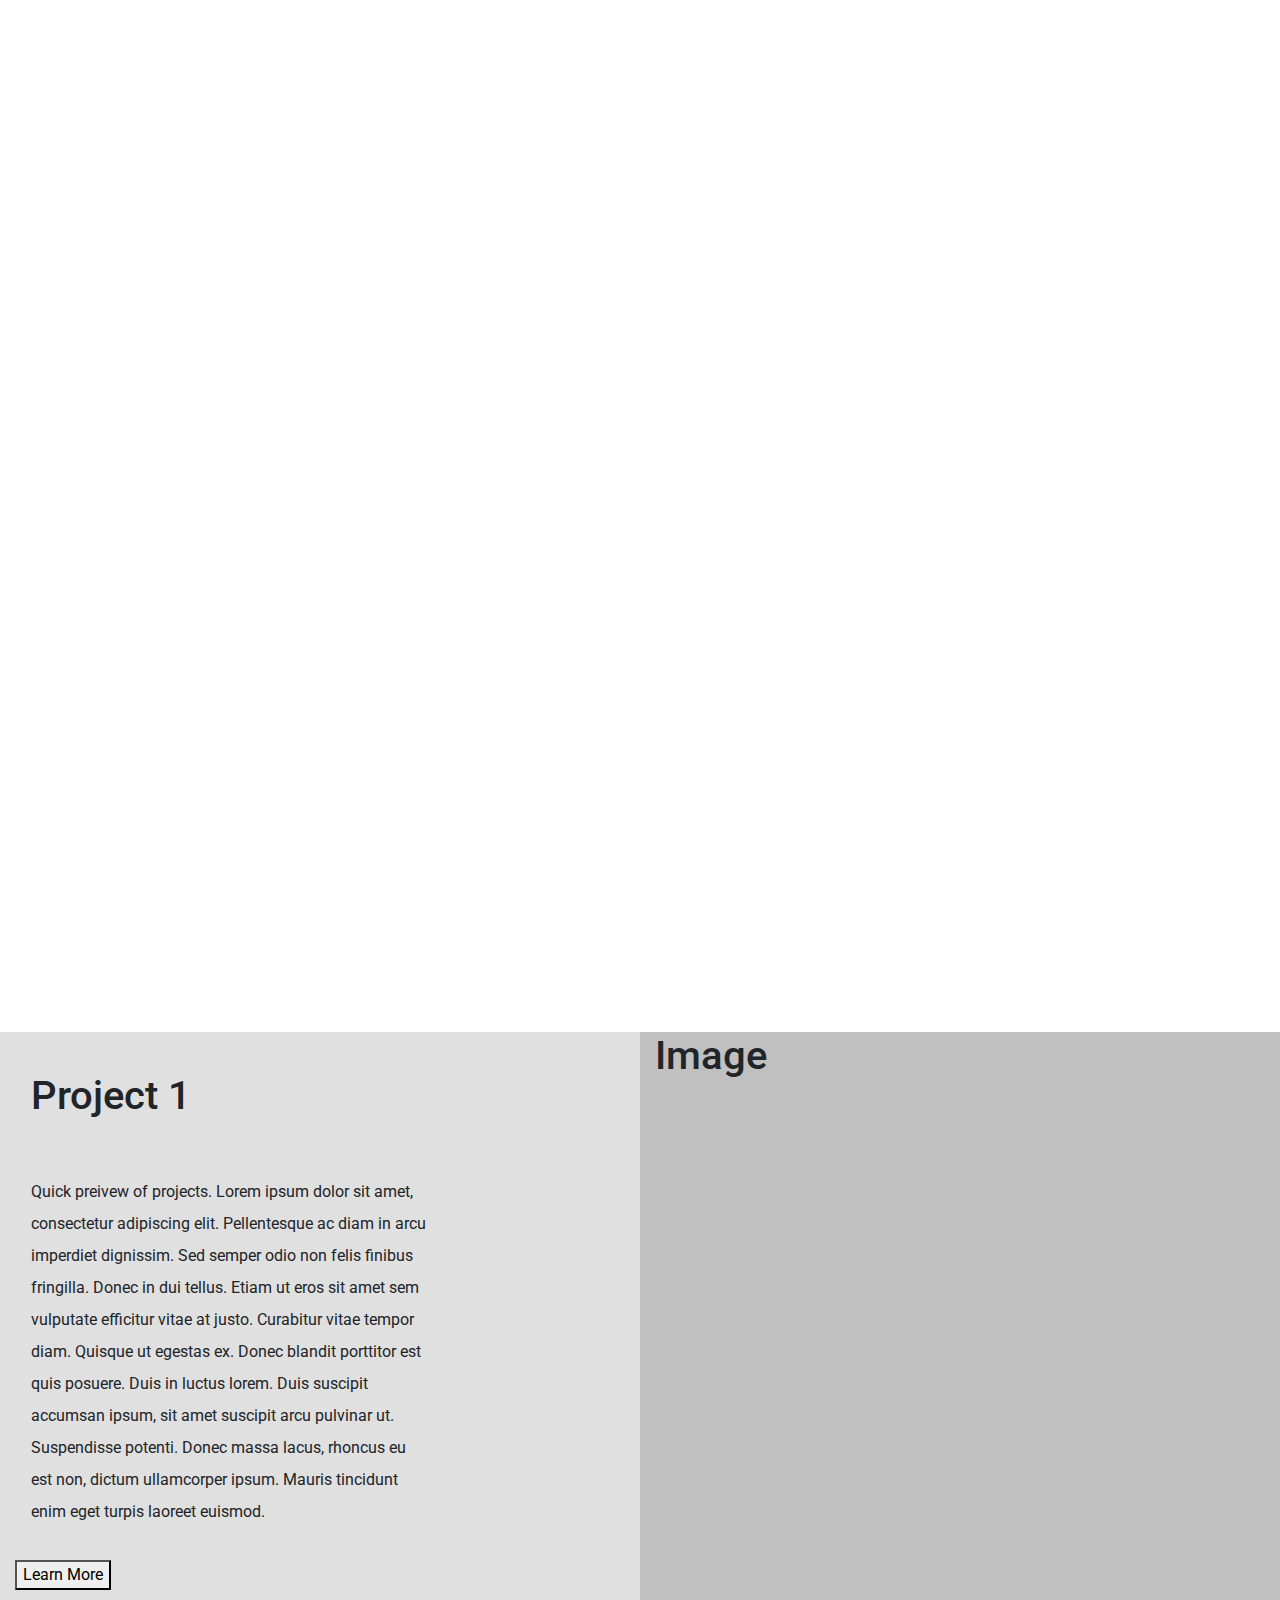
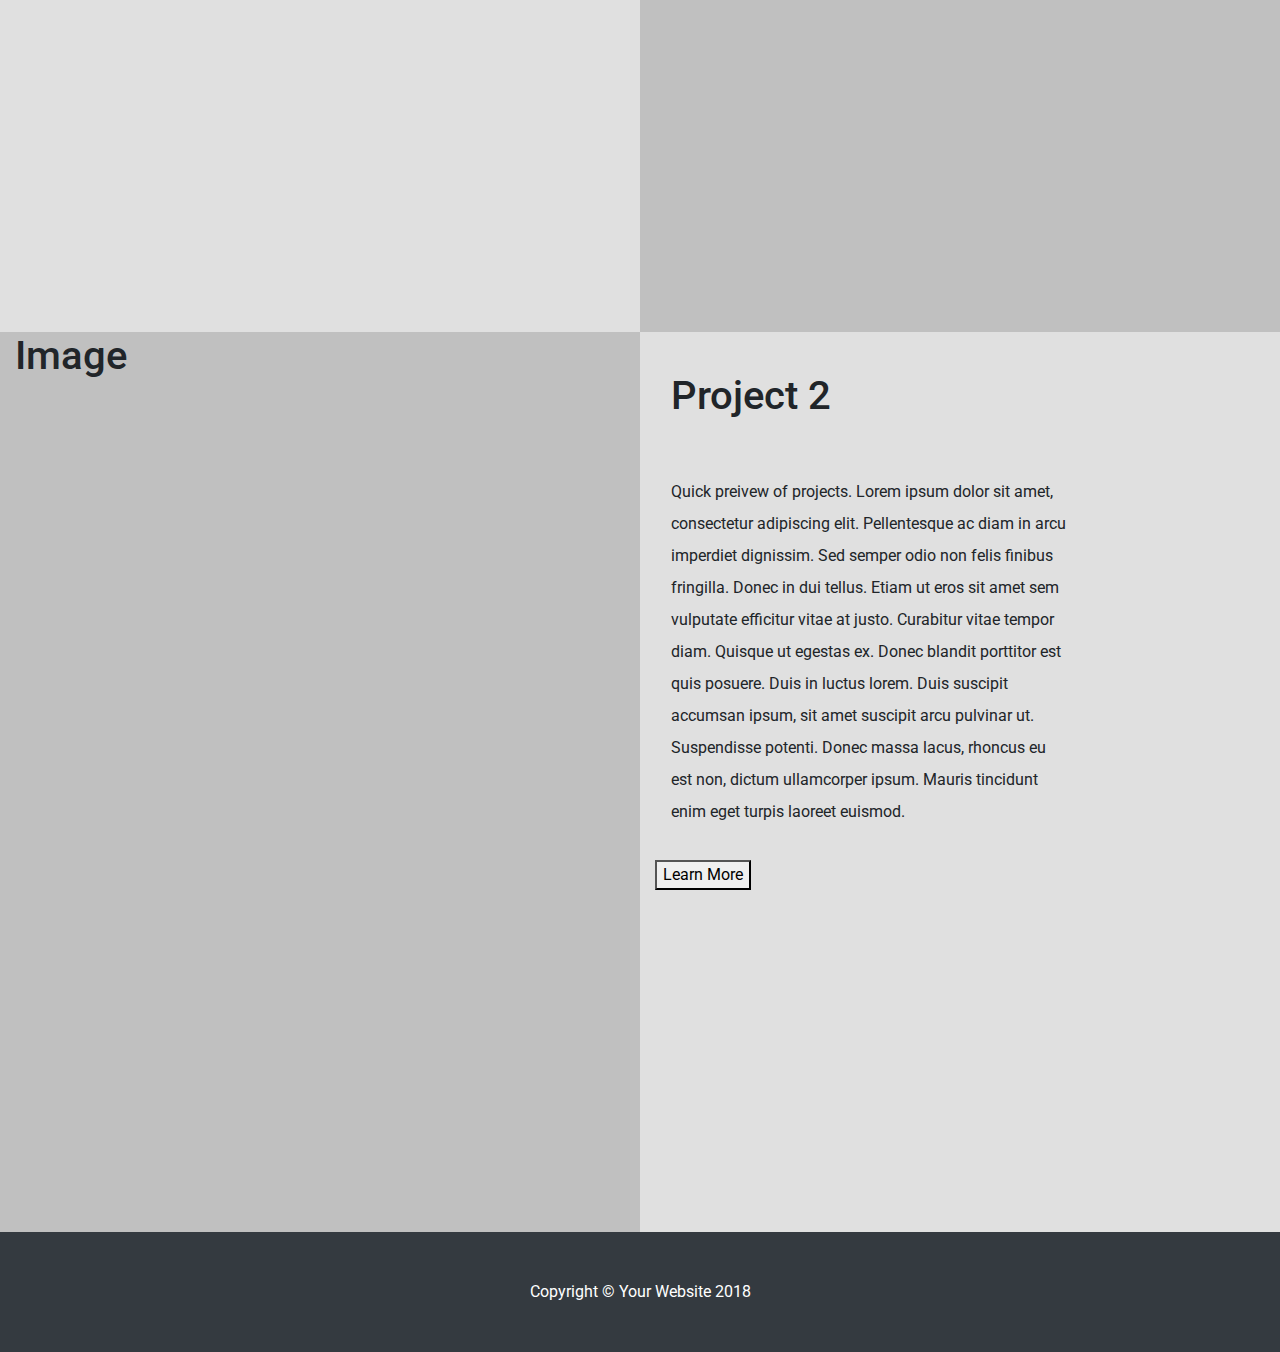
==== P03/index.html @ f25c4a7b "March-15-2018" ====
<!DOCTYPE html>
<html lang="en">

<head>
  <meta charset="utf-8">
  <meta name="viewport" content="width = device-width, intial-scale=1">

  <title> Harry Wong Portfolio </title>
  <link rel="stylesheet" type="text/css" href="https://maxcdn.bootstrapcdn.com/bootstrap/4.0.0/css/bootstrap.min.css">
  <link href="https://fonts.googleapis.com/css?family=Rubik+Mono+One" rel="stylesheet">
  <link href="https://fonts.googleapis.com/css?family=Roboto:900" rel="stylesheet">
  <link rel="stylesheet" href="css/main.css">

</head>

<body>



  <div class="container-fluid">
    <div class="row">
      <div class="col-50">
        <h1 class="welcome"> MY <br> NAME IS  <br> HARRY. </h1>
      </div>
      <div class="col-50">
      </div>
    </div>
    <div class="row">
      <div class="col project">
        <h1> Project 1 </h1>
        <p> Quick preivew of projects. Lorem ipsum dolor sit amet, consectetur adipiscing elit. Pellentesque ac diam in arcu imperdiet dignissim. Sed semper odio non felis finibus fringilla. Donec in dui tellus. Etiam ut eros sit amet sem vulputate efficitur vitae at justo. Curabitur vitae tempor diam. Quisque ut egestas ex. Donec blandit porttitor est quis posuere. Duis in luctus lorem. Duis suscipit accumsan ipsum, sit amet suscipit arcu pulvinar ut. Suspendisse potenti. Donec massa lacus, rhoncus eu est non, dictum ullamcorper ipsum. Mauris tincidunt enim eget turpis laoreet euismod.
        </p>
        <button>Learn More</button>
      </div>
      <div class="col projectimage">
        <h1> Image </h1>
      </div>
    </div>
    <div class="row">
      <div class="col projectimage">
        <h1> Image </h1>
      </div>
      <div class="col project">
        <h1> Project 2 </h1>
        <p> Quick preivew of projects. Lorem ipsum dolor sit amet, consectetur adipiscing elit. Pellentesque ac diam in arcu imperdiet dignissim. Sed semper odio non felis finibus fringilla. Donec in dui tellus. Etiam ut eros sit amet sem vulputate efficitur vitae at justo. Curabitur vitae tempor diam. Quisque ut egestas ex. Donec blandit porttitor est quis posuere. Duis in luctus lorem. Duis suscipit accumsan ipsum, sit amet suscipit arcu pulvinar ut. Suspendisse potenti. Donec massa lacus, rhoncus eu est non, dictum ullamcorper ipsum. Mauris tincidunt enim eget turpis laoreet euismod.
        </p>
        <button>Learn More</button>
      </div>
    </div>
  </div>

  <footer class="py-5 bg-dark">
    <div class="container">
      <p class="m-0 text-center text-white">Copyright &copy; Your Website 2018</p>
    </div>
  </footer>





  <script src="https://ajax.googleapis.com/ajax/libs/jquery/3.3.1/jquery.min.js"></script>
  <script src="https://cdnjs.cloudflare.com/ajax/libs/popper.js/1.12.9/umd/popper.min.js"></script>
  <script src="https://maxcdn.bootstrapcdn.com/bootstrap/4.0.0/js/bootstrap.min.js"></script>

</body>


</html>
---- P03/css/main.css ----
.col-home{
  background-color: #FF5851;
  border: 2em solid white;
  height: 100vh;
  width: 100%;
}

.welcome{
    font-family: Roboto;
    font-size: 10em;
    font-weight: black;
    color: #1C1B20;
    margin-left: 5em;
    margin-top: 1.6em;
}

.col-50{
  background-color: #FFFFFF;
  width:50%;
}


.col{
  background-color: #E0E0E0;
  height: 100vh;
}

.work1intro{
  background-color: white;
  height: 80vh;
}

.work1image{
  background-color: #A0A0A0;
}

.introduction{
  height: 80vh;
}

.aboutimage{
  height: 80vh;
  background-color: #A0A0A0;
}

.contact{
  background-color: #606060;
  height: 30vh
}

.projectimage{
  background-color: #C0C0C0;
}

.worksimage{
  background-color: #C0C0C0;
  height: 50vh;
}

.worksimage{
  height: 50vh;
}
.worksimage2{
  background-color: #A0A0A0;
  height: 50vh;
}

.project h1{
  margin: 1em 1em 1em .4em;
}

.project p {
  padding: 1em;
  line-height: 2em;
  width: 70%;
}
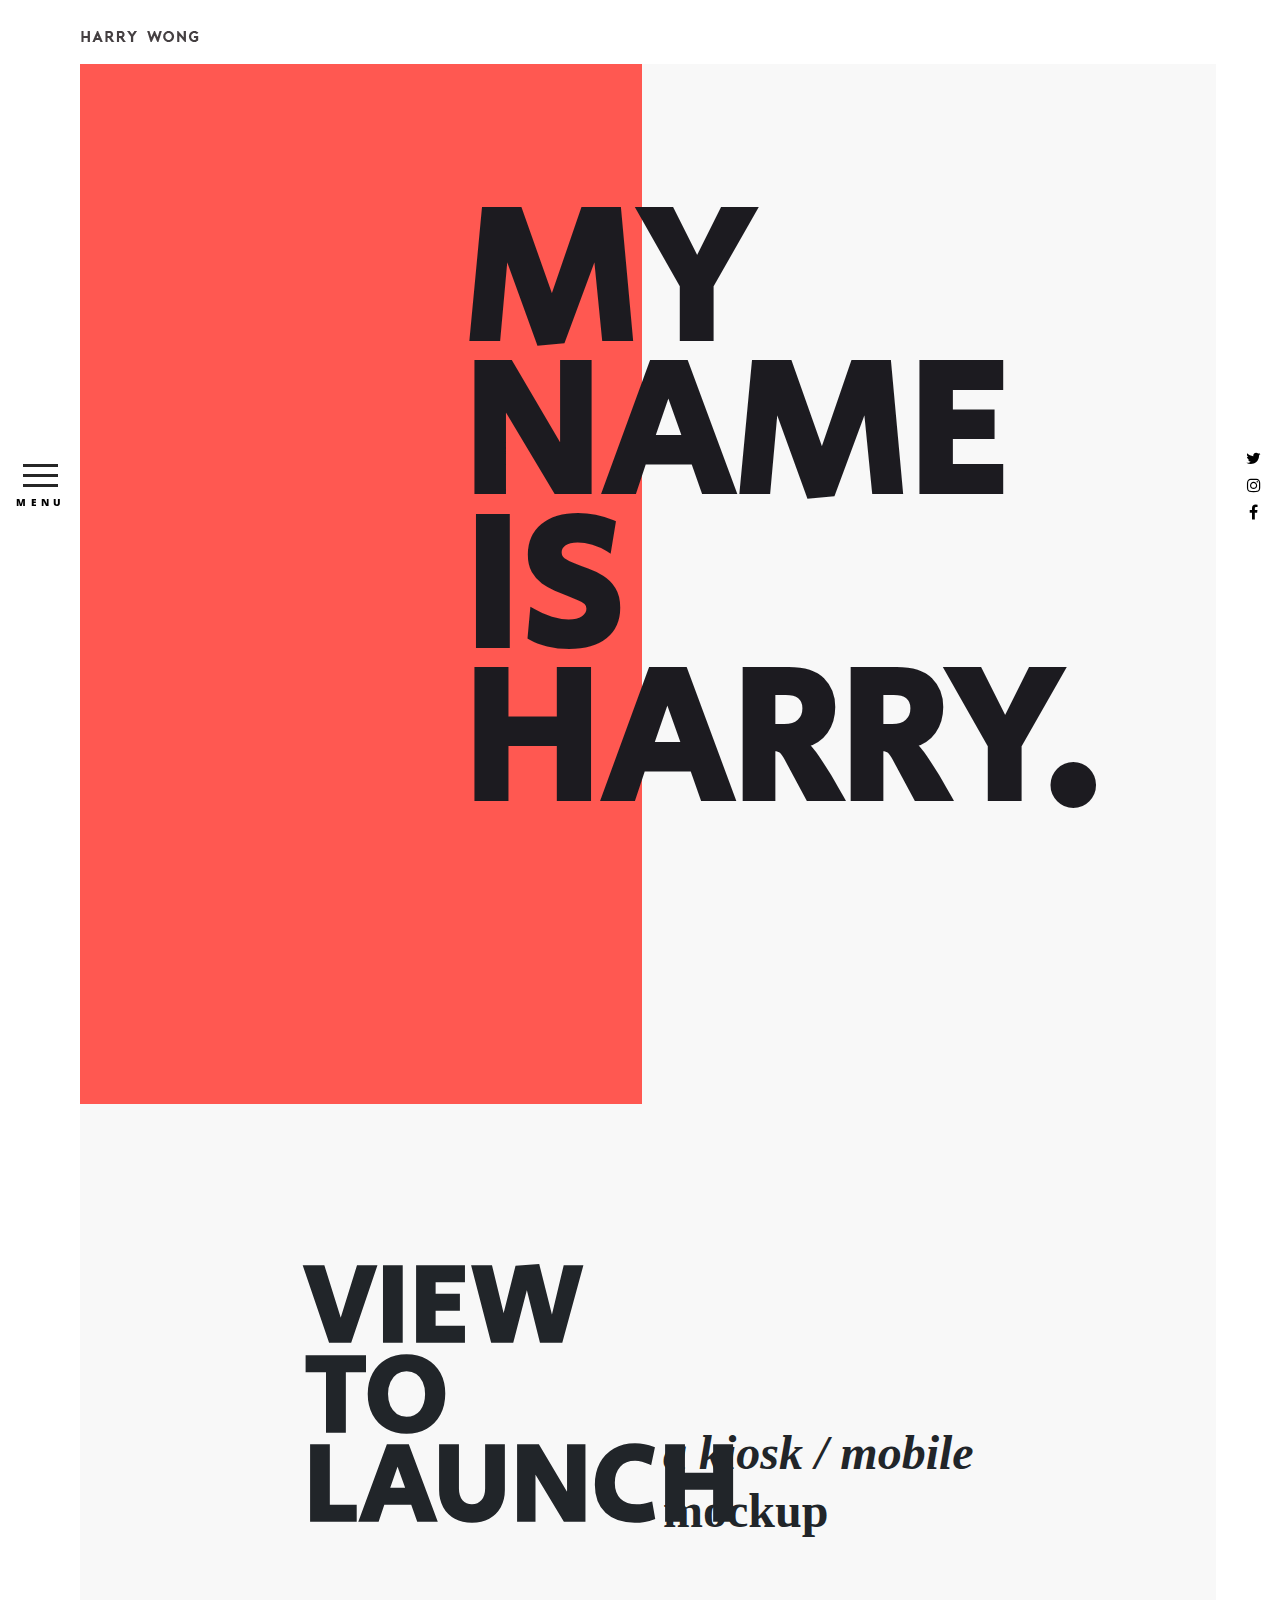
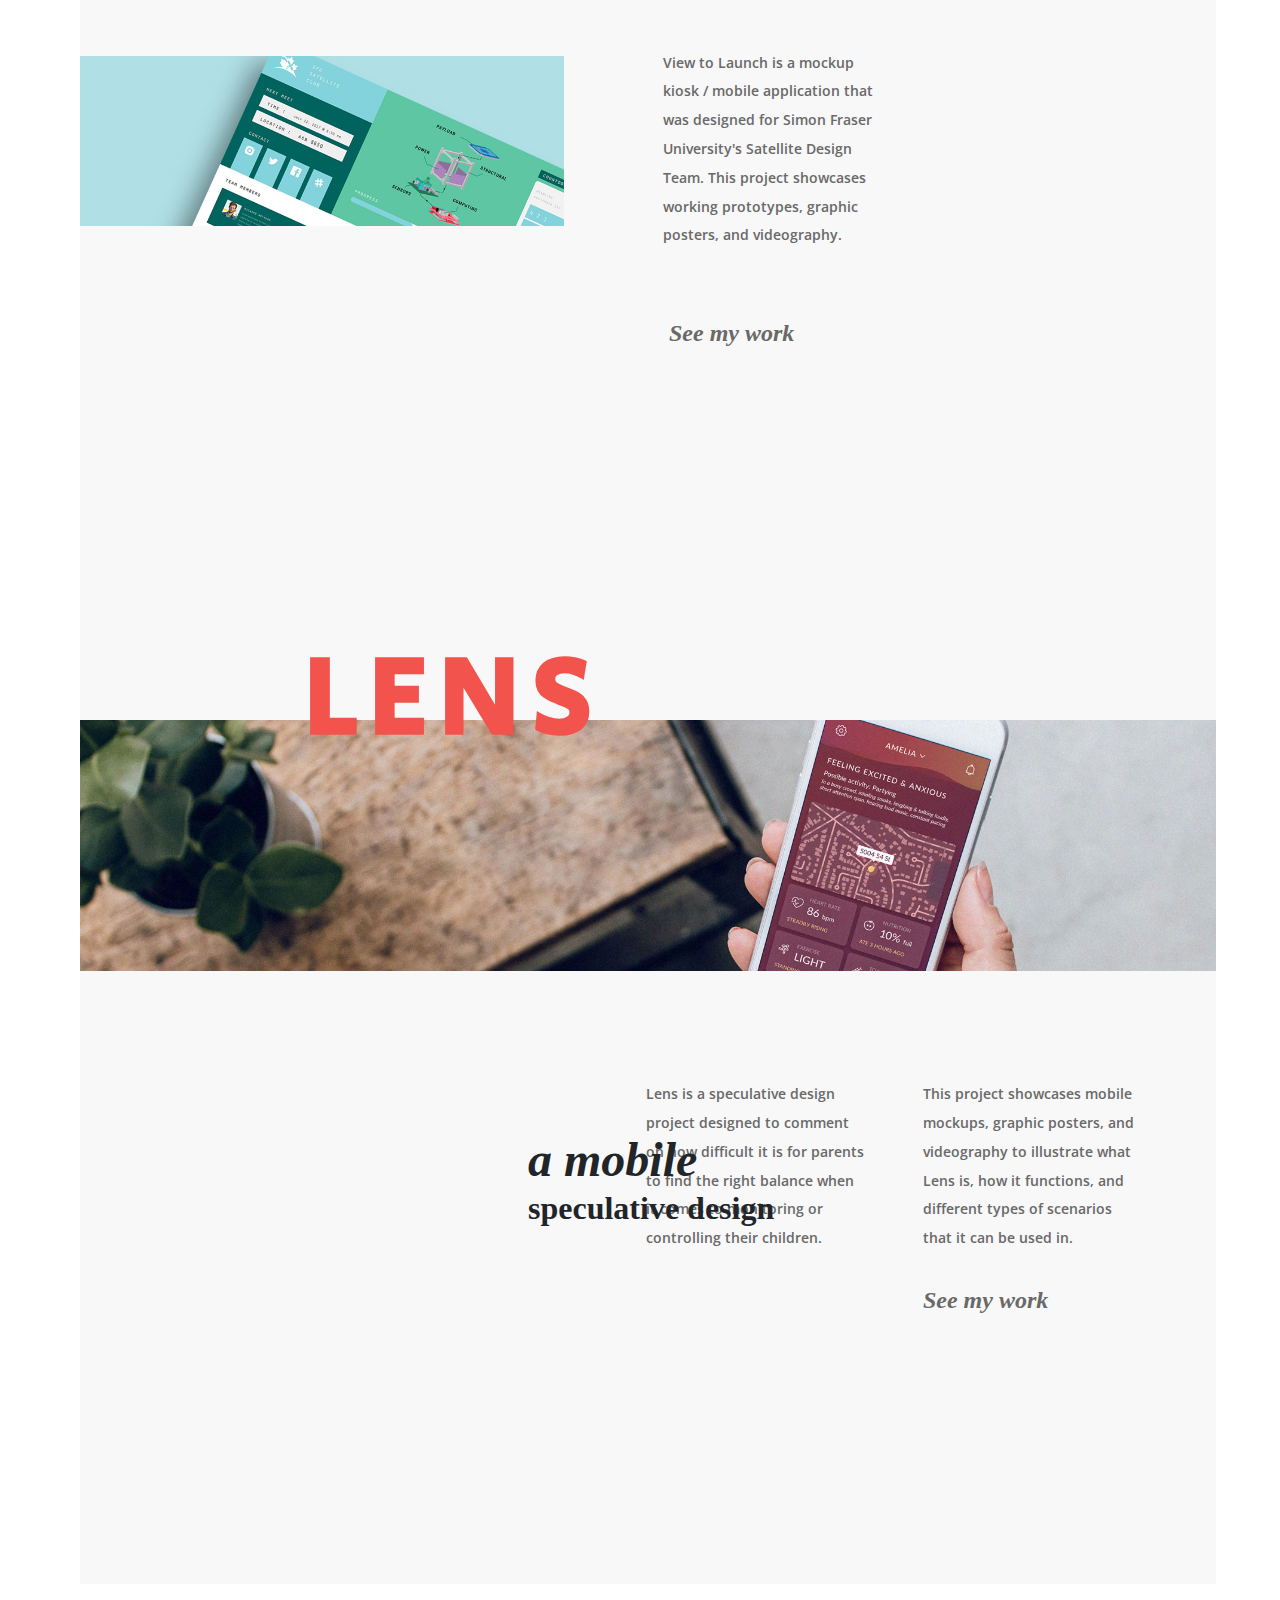
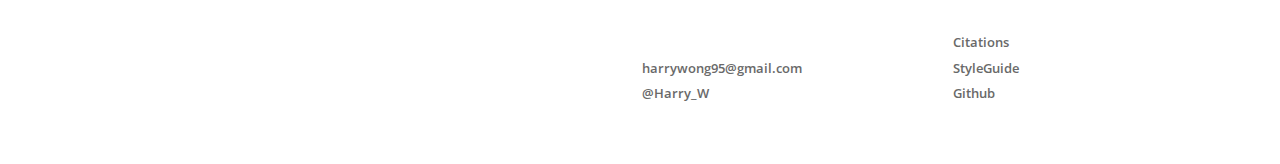
==== commit 443155ee: "Content" ====
--- a/P03/index.html
+++ b/P03/index.html
@@ -7,56 +7,120 @@
 
   <title> Harry Wong Portfolio </title>
   <link rel="stylesheet" type="text/css" href="https://maxcdn.bootstrapcdn.com/bootstrap/4.0.0/css/bootstrap.min.css">
-  <link href="https://fonts.googleapis.com/css?family=Rubik+Mono+One" rel="stylesheet">
-  <link href="https://fonts.googleapis.com/css?family=Roboto:900" rel="stylesheet">
+  <link rel="stylesheet" href="https://cdnjs.cloudflare.com/ajax/libs/font-awesome/4.7.0/css/font-awesome.min.css">
+  <link href="https://fonts.googleapis.com/css?family=Khula" rel="stylesheet">
+  <link href="https://fonts.googleapis.com/css?family=Montserrat" rel="stylesheet">
+  <link href='https://fonts.googleapis.com/css?family=Rubik+Mono+One' rel='stylesheet'>
+  <link href="https://fonts.googleapis.com/css?family=Crimson+Text:400i" rel="stylesheet">
+  <link href="https://fonts.googleapis.com/css?family=Lato" rel="stylesheet">
+  <link href='https://fonts.googleapis.com/css?family=Secular+One' rel='stylesheet'>
+  <link href='https://fonts.googleapis.com/css?family=Open+Sans' rel='stylesheet'>
+
   <link rel="stylesheet" href="css/main.css">
+  <link rel="stylesheet" href="css/grid.css">
 
+  <script src="https://code.jquery.com/jquery-3.3.1.js"></script>
+  <script type="text/javascript">
+    $(document).ready(function(){
+      $('.sidebarBtn').click(function(){
+        $('.sidebar').toggleClass('active');
+        $('.sidebarBtn').toggleClass('toggle');
+      })
+    })
+  </script>
 </head>
 
 <body>
 
+  <div class="container-fluid">
+    <div class="sidebar">
+      <ul>
+        <li><a href="index.html">HOME</a></li>
+        <li><a href="about.html">ABOUT</a></li>
+        <li><a href="works.html">WORKS</a></li>
+        <li><a href="about.html">CONTACT</a></li>
+      </ul>
+      <button class="sidebarBtn">
+        <p>MENU</p>
+        <span> </span>
+      </button>
+    </div>
 
+    <a href="index.html"><img id="logo" src="img/logo.png" alt="logo"></a>
+    <a href="http://www.twitter.com"><i class="fa fa-twitter" id="twitter"></i></a>
+    <a href="http://www.facebook.com"><i class="fa fa-facebook" id="facebook"></i></a>
+    <a href="http://www.instagram.com"><i class="fa fa-instagram" id="instagram"></i></a>
 
-  <div class="container-fluid">
-    <div class="row">
-      <div class="col-50">
-        <h1 class="welcome"> MY <br> NAME IS  <br> HARRY. </h1>
+    <div class="page">
+      <section>
+        <div class="row">
+          <div class="col project">
+            <div class="col-50 frontright">
+              <h1 class="welcome"> MY <br> NAME IS  <br> HARRY. </h1>
+            </div>
+            <div class="col-50">
+            </div>
+          </div>
+        </div>
+      </section>
+
+      <section>
+        <div class="row">
+          <div class="col project">
+            <div class="col-6 block">
+              <h2> <span class="header2">a kiosk / mobile </span> <br><span class="header1"> mockup </span></h2>
+              <p class="firstpara"> View to Launch is a mockup kiosk / mobile application that was designed for Simon Fraser University's Satellite Design Team. This project showcases working prototypes, graphic posters, and videography.
+              </p>
+              <a href="work2.html"><button class="seemywork">See my work</button></a>
+            </div>
+            <div class="col-6 homeimage">
+              <h1> VIEW <br> TO<br> LAUNCH </h1>
+              <img src="img/home3.jpg" alt="ProjectOne">
+            </div>
+          </div>
+        </div>
+      </section>
+
+      <section>
+      <div class="row">
+          <div class="col project">
+            <div class="col-12 lenstitle">
+              <h1> LENS </h1>
+              <img src="img/home6.jpg" alt="ProjectTwo">
+            </div>
+            <div class="col-12">
+              <div id="col-50">
+                <h2> <span class="header3"> a mobile </span> <br> <span class="header4">speculative design </span> </h2>
+              </div>
+              <div class="col-25">
+                <p class="secondpara"> Lens is a speculative design project designed to comment on how difficult it is for
+  parents to find the right balance when it comes to
+  monitoring or controlling their children.
+                </p>
+              </div>
+              <div class="col-25">
+                <p class="thirdpara"> This project showcases mobile mockups, graphic posters, and videography to illustrate what Lens is, how it functions, and different types of scenarios that it can be used in.
+                </p>
+                <a href="work1.html"><button class="seemywork1">See my work</button></a>
+              </div>
+            </div>
+          </div>
       </div>
-      <div class="col-50">
+      </section>
+    </div>
+    <div class="footer">
+      <div class="col-25">
       </div>
-    </div>
-    <div class="row">
-      <div class="col project">
-        <h1> Project 1 </h1>
-        <p> Quick preivew of projects. Lorem ipsum dolor sit amet, consectetur adipiscing elit. Pellentesque ac diam in arcu imperdiet dignissim. Sed semper odio non felis finibus fringilla. Donec in dui tellus. Etiam ut eros sit amet sem vulputate efficitur vitae at justo. Curabitur vitae tempor diam. Quisque ut egestas ex. Donec blandit porttitor est quis posuere. Duis in luctus lorem. Duis suscipit accumsan ipsum, sit amet suscipit arcu pulvinar ut. Suspendisse potenti. Donec massa lacus, rhoncus eu est non, dictum ullamcorper ipsum. Mauris tincidunt enim eget turpis laoreet euismod.
-        </p>
-        <button>Learn More</button>
+      <div class="col-25">
       </div>
-      <div class="col projectimage">
-        <h1> Image </h1>
+      <div class="col-25">
+        <p>harrywong95@gmail.com <br> @Harry_W</p>
       </div>
-    </div>
-    <div class="row">
-      <div class="col projectimage">
-        <h1> Image </h1>
-      </div>
-      <div class="col project">
-        <h1> Project 2 </h1>
-        <p> Quick preivew of projects. Lorem ipsum dolor sit amet, consectetur adipiscing elit. Pellentesque ac diam in arcu imperdiet dignissim. Sed semper odio non felis finibus fringilla. Donec in dui tellus. Etiam ut eros sit amet sem vulputate efficitur vitae at justo. Curabitur vitae tempor diam. Quisque ut egestas ex. Donec blandit porttitor est quis posuere. Duis in luctus lorem. Duis suscipit accumsan ipsum, sit amet suscipit arcu pulvinar ut. Suspendisse potenti. Donec massa lacus, rhoncus eu est non, dictum ullamcorper ipsum. Mauris tincidunt enim eget turpis laoreet euismod.
-        </p>
-        <button>Learn More</button>
+      <div class="col-25">
+        <p>Citations <br> StyleGuide <br> Github </p>
       </div>
     </div>
   </div>
-
-  <footer class="py-5 bg-dark">
-    <div class="container">
-      <p class="m-0 text-center text-white">Copyright &copy; Your Website 2018</p>
-    </div>
-  </footer>
-
-
-
 
 
   <script src="https://ajax.googleapis.com/ajax/libs/jquery/3.3.1/jquery.min.js"></script>
--- a/P03/css/main.css
+++ b/P03/css/main.css
@@ -1,76 +1,533 @@
-.col-home{
-  background-color: #FF5851;
-  border: 2em solid white;
-  height: 100vh;
+body{
+  margin:0;
+  padding:0;
+  font-family: verdana;
+  background: #fff;
+}
+
+#logo{
+  position: absolute;
+  left:5em;
+  top:1.75em;
+}
+
+#twitter{
+  position: fixed;
+  right:1.5%;
+  top:50%;
+  color: black;
+}
+
+#instagram{
+  position: fixed;
+  right:1.5%;
+  top:53%;
+  color: black;
+}
+
+#facebook{
+  position: fixed;
+  right:1.7%;
+  top:56%;
+  color: black;
+}
+
+
+.sidebar{
+  position: fixed;
+  top:0;
+  left: -30em;
+  background: white;
+  width: 30em;
+  height: 100%;
+  transition: .3s;
+  z-index: 1;
+}
+
+input:focus, textarea:focus {
+    outline: none;
+}
+
+.active{
+  left:0;
+}
+
+ul{
+  margin-top: 50%;
+  padding: 1em 0;
+}
+
+ul li{
+  list-style: none;
+}
+
+ul li a{
+  padding: 1em 2em;
+  color: #696969;
+  display: block;
+  text-decoration: none;
+  font-family: secular one;
+  font-size: 2em;
+  font-weight: 900;
+}
+
+ul li a:hover{
+  text-decoration: none;
+  color: grey;
+}
+
+.sidebarBtn{
+  position: absolute;
+  top: 50%;
+  right:-14%;
+  width: 50px;
+  height: 50px;
+  box-sizing: border-box;
+  background: transparent;
+  cursor: pointer;
+  border: none;
+  outline: none;
+}
+
+.sidebarBtn p{
+  position: absolute;
+  font-size: .6em;
+  top: 4.75em;
+  right: .1em;
+  bottom: 0;
+  font-family: open sans;
+  font-weight: 900;
+  color: black;
+  letter-spacing: .5em;
+}
+
+.sidebarBtn.toggle p{
+  opacity: 0;
+}
+
+.sidebarBtn:focus{
+  outline: none;
+}
+
+.sidebarBtn span{
+  display: block;
+  width: 35px;
+  height: 3px;
+  background: #262626;
+  position: absolute;
+  top:24px;
+  transition: .3s;
+}
+
+.sidebarBtn span:before{
+  content: '';
+  position: absolute;
+  top: -10px;
+  left:0px;
   width: 100%;
-}
+  height: 3px;
+  background: #262626;
+  transition: .3s;
+}
+
+.sidebarBtn span:after{
+  content: '';
+  position: absolute;
+  top: 10px;
+  left:0px;
+  width: 100%;
+  height: 3px;
+  background: #262626;
+  transition: .3s;
+}
+
+.sidebarBtn.toggle span{
+  left: -10em;
+  background: transparent;
+}
+
+.sidebarBtn.toggle span:before{
+  top: 0;
+  transform: rotate(45deg);
+}
+
+.sidebarBtn.toggle span:after{
+  top: 0;
+  transform: rotate(-45deg);
+}
+
+/* Content */
+
+/* for homepage titles */
+.project h1{
+  font-family: secular one;
+  font-weight: 900;
+  line-height: 0.8em;
+  margin-left: 2em;
+  margin-bottom: 1.1em;
+}
+
+/* for works page titles  */
+.project1 h1{
+  font-family: secular one;
+  font-weight: 900;
+  line-height: 0.8em;
+  margin-left: 4em;
+  margin-bottom: 1.1em;
+  font-size: 9em;
+}
+
 
 .welcome{
-    font-family: Roboto;
-    font-size: 10em;
+    font-family: secular one;
+    font-size: 12em;
     font-weight: black;
     color: #1C1B20;
-    margin-left: 5em;
-    margin-top: 1.6em;
-}
-
-.col-50{
-  background-color: #FFFFFF;
-  width:50%;
-}
-
-
-.col{
-  background-color: #E0E0E0;
-  height: 100vh;
-}
-
-.work1intro{
-  background-color: white;
-  height: 80vh;
-}
-
-.work1image{
-  background-color: #A0A0A0;
-}
-
-.introduction{
-  height: 80vh;
-}
-
-.aboutimage{
-  height: 80vh;
-  background-color: #A0A0A0;
-}
-
-.contact{
-  background-color: #606060;
-  height: 30vh
+    margin-top: 25%;
+}
+
+/* homepage paragraphs */
+.firstpara{
+  font-family: Open Sans;
+  font-weight: 600;
+  color: #696969;
+  width: 42%;
+  margin-top: 7.6em;
+  font-size: 0.9em;
+  line-height: 2em;
+}
+
+.secondpara{
+  font-family: Open Sans;
+  font-weight: 600;
+  color: #696969;
+  width: 80%;
+  margin-top: 7.6em;
+  font-size: 0.9em;
+  line-height: 2em;
+}
+
+.thirdpara{
+  font-family: Open Sans;
+  font-weight: 600;
+  color: #696969;
+  width: 80%;
+  margin-top: 7.6em;
+  font-size: 0.9em;
+  line-height: 2em;
+}
+
+
+.homeimage{
+  margin-top: 10em;
+  width: 50%;
+  position: absolute;
+  margin-left: -0.9375em;
+}
+
+.homeimage h1{
+  font-size: 7rem;
+}
+
+.lenstitle h1{
+  font-size: 7rem;
+  color:#f2544d;
+}
+
+.homeimage img{
+  width: 90%;
+}
+
+.block{
+  width: 50%;
+  margin-left: 50%;
+  position: absolute;
+}
+
+.block h2{
+  margin-top: 10em;
+}
+
+.seemywork{
+  text-decoration: none;
+  font-family: Crimson;
+  background: none;
+  border: none;
+  margin-top: 2em;
+  font-size: 1.5em;
+  font-style: italic;
+  font-weight: bold;
+  color: #696969;
+  position: absolute;
+}
+
+.seemywork:hover{
+  color: #FF5851;
+  cursor: pointer;
+}
+
+.seemywork:focus{
+  outline: none;
+}
+
+.seemywork1{
+  text-decoration: none;
+  font-family: Crimson;
+  background: none;
+  border: none;
+  margin-top: .5em;
+  font-size: 1.5em;
+  margin-left: -.25em;
+  font-style: italic;
+  font-weight: bold;
+  color: #696969;
+  position: absolute;
+}
+
+.seemywork1:hover{
+  color: #FF5851;
+  cursor: pointer;
+}
+
+.seemywork1:focus{
+  outline: none;
+}
+
+.header1{
+  font-weight: bold;
+  font-size: 1.5em;
+
+}
+
+.header2{
+  font-family: Crimson;
+  font-style: italic;
+  font-weight: bold;
+  font-size: 1.5em;
+}
+
+.header3{
+  font-family: Crimson;
+  font-style: italic;
+  font-weight: bold;
+  font-size: 1.5em;
+}
+
+.header4{
+  font-weight: bold;
+  font-size: 1em;
+}
+
+#col-50 h2{
+  margin-left: 14em;
+  position: absolute;
+  margin-top: -3.5em;
 }
 
 .projectimage{
-  background-color: #C0C0C0;
-}
-
-.worksimage{
-  background-color: #C0C0C0;
-  height: 50vh;
-}
-
-.worksimage{
-  height: 50vh;
-}
-.worksimage2{
-  background-color: #A0A0A0;
-  height: 50vh;
-}
-
-.project h1{
-  margin: 1em 1em 1em .4em;
-}
-
-.project p {
-  padding: 1em;
-  line-height: 2em;
-  width: 70%;
-}
+  width: 100%;
+}
+
+.col-12 img{
+  width: 100%;
+  margin-top: 11em;
+}
+
+.col-12 h1{
+  margin-top: 1em;
+  position: absolute;
+  letter-spacing: .1em;
+}
+
+.frontright{
+  background-color: #FF5851;
+  height: 100%;
+}
+
+.worksheader2{
+  margin-top:13em;
+  margin-left: 3em;
+}
+
+.worksheader2 p{
+  font-family: open sans;
+  color: #696969;
+  font-size: 0.9em;
+  font-weight: 600;
+  width: 60%;
+  margin-top: 3em;
+}
+
+.thumbnails img{
+  width: 101%;
+  margin: 0;
+  padding: 0;
+}
+
+.aboutme h1{
+  font-size: 3.5rem;
+  line-height: 1.25em;
+  margin-left:20%;
+  font-family: secular one;
+  font-weight: 900;
+}
+
+.aboutme h2{
+  font-size: 2rem;
+  font-style: italic;
+  font-family: crimson;
+  margin-left: 20%;
+  margin-top: 20%;
+}
+
+.aboutmepara h1{
+  font-family: secular one;
+  font-weight: 900;
+  color: #f2544d;
+  margin-left: 18%;
+  margin-top: 27%;
+}
+
+.aboutmepara p{
+  font-family: Open Sans;
+  font-weight: 600;
+  color: #696969;
+    line-height: 2em;
+      font-size: 1.1em;
+      margin-left: 18%;
+      margin-top: 5%;
+}
+
+#contactinfo{
+  font-family: Open Sans;
+  font-weight: 600;
+  font-size: 1.1em;
+  color: #696969;
+  margin-left: 20%;
+  margin-top: 10%;
+  line-height: 2em;
+}
+
+.resume a{
+  text-decoration: none;
+  color: #696969;
+  font-family: crimson;
+  font-style: italic;
+  font-size: 1.5em;
+  margin-left: 30%;
+}
+
+.labels p{
+  margin: 0;
+  font-family: Open Sans;
+  font-weight: 600;
+  color: #696969;
+  line-height: 2em;
+  font-size: 1.1em;
+  padding-bottom: 10em;
+  margin-left: 9%;
+}
+
+.summary h1{
+  margin-left: 4em;
+  font-family: secular one;
+  font-weight: 900;
+  color: #f2544d;
+  float: left;
+}
+
+.summary p{
+  width: 60%;
+  margin-left: 18%;
+  font-family: Open Sans;
+  font-weight: 600;
+  color: #696969;
+  line-height: 2em;
+  margin-top: 5%;
+  float: left;
+}
+
+.col-50 img{
+  width: 101%;
+  height: 100%;
+  margin: 0;
+  float: left;
+}
+
+.workheader{
+  background-color: #512439;
+  height: 90vh;
+  width: 100%;
+}
+
+.workheader2{
+  background-color: #5ec6a3;
+  height: 90vh;
+  width: 100%;
+}
+
+.workstitle h1{
+  font-family: secular one;
+  font-weight: 900;
+  color: white;
+  font-size: 5em;
+  margin-top: 5%;
+}
+
+.workstitle h2{
+  font-family: crimson;
+  font-weight: 900;
+  color: white;
+  font-size: 2.5em;
+  margin-top: 40%;
+  font-style: italic;
+}
+
+.workstitle h3{
+  font-family: crimson;
+  font-weight: 900;
+  color: #7c3640;
+  font-size: 1em;
+  font-style: italic;
+  margin-top: 30%;
+}
+
+#vtlheader{
+  color: #3a7c66;
+}
+
+#work2header{
+  color: #5ec6a3;
+}
+
+.workstitle p{
+  font-family: Open Sans;
+  font-weight: 600;
+  color: #f8f8f8;
+  line-height: 2em;
+  margin-top: 5%;
+  font-size: .8em;
+  width: 80%;
+}
+
+.footer {
+    position: absolute;
+    left: 0;
+    top: 100;
+    width: 100%;
+    height: 20%;
+    background-color: white;
+    color: #696969;
+    text-align: center;
+}
+
+.footer p{
+  font-family: Open Sans;
+  font-weight: 600;
+  color: #696969;
+  line-height: 2em;
+  font-size: .8em;
+  width: 80%;
+  text-align: left;
+  margin-top: 15%;
+}
--- a/P03/css/grid.css
+++ b/P03/css/grid.css
@@ -0,0 +1,68 @@
+
+.project{
+  height: 65em;
+  background-color: #F8F8F8;
+  padding: 0;
+}
+
+.project1{
+  height: 40em;
+  background-color: #F8F8F8;
+  padding: 0;
+}
+
+.project2{
+  height: 28em;
+  background-color: #F8F8F8;
+  padding: 0;
+}
+
+.project3{
+  height: 50em;
+  background-color: white;
+  padding: 0;
+}
+
+.project4{
+  height: 50em;
+  background-color: #F8F8F8;
+  padding: 0;
+}
+
+.page{
+  background-color: #F8F8F8;
+  border-left: 5em solid white;
+  border-right: 4em solid white;
+  border-top: 4em solid white;
+  padding: 0;
+}
+
+.col-33{
+  width: 33%;
+  display: inline-block;
+}
+
+.col-50{
+  width: 49.5%;
+  display: inline-block;
+  padding-bottom: 10%;
+}
+
+#col-50{
+  width: 49.5%;
+  display: inline-block;
+}
+
+.col-25{
+  width: 24%;
+  display: inline-block;
+}
+
+.col-12{
+  padding: 0;
+  margin: 0;
+}
+
+.col-100{
+  width: 100%;
+}
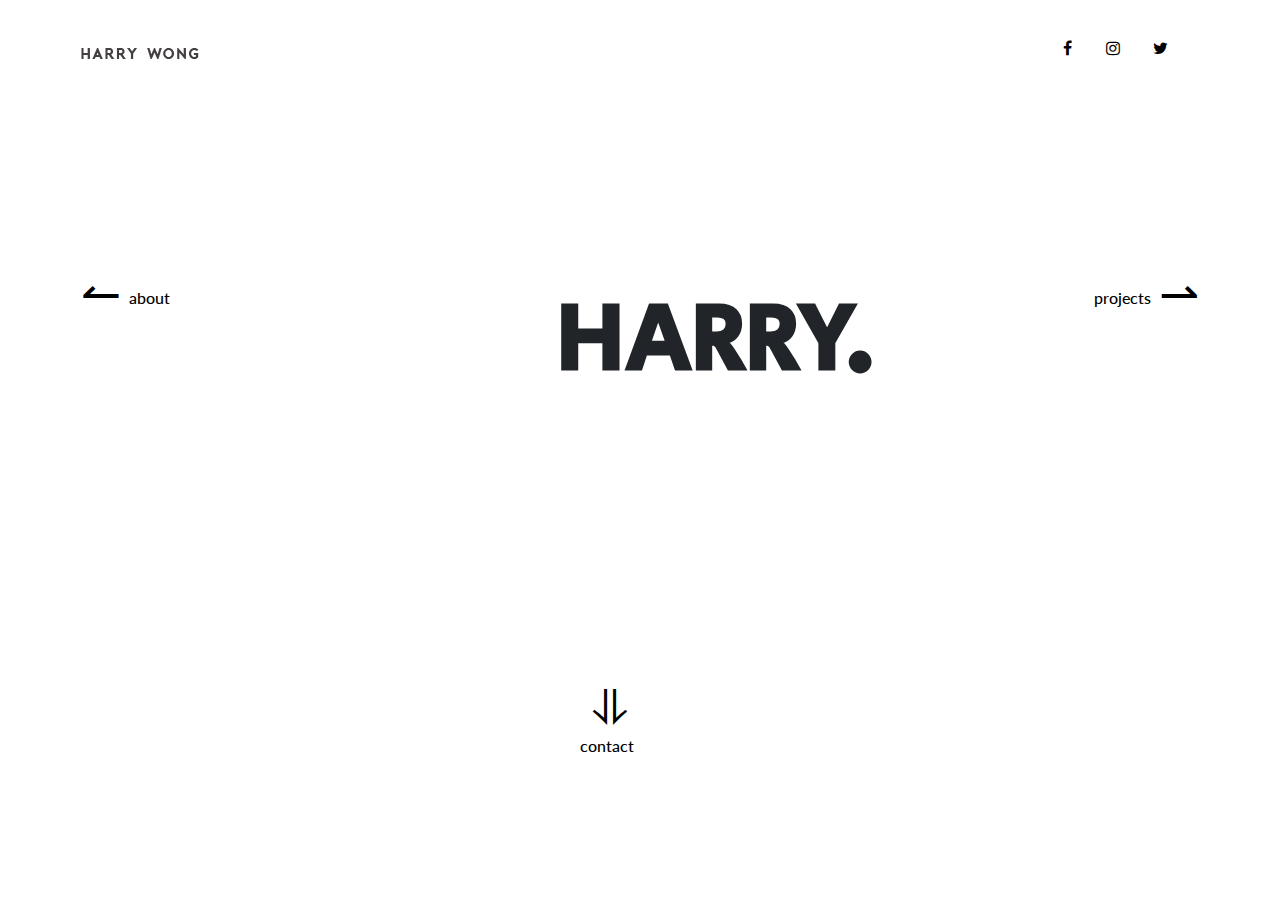
==== commit 95c169bd: "Responsiveness" ====
--- a/P03/index.html
+++ b/P03/index.html
@@ -16,110 +16,47 @@
   <link href='https://fonts.googleapis.com/css?family=Secular+One' rel='stylesheet'>
   <link href='https://fonts.googleapis.com/css?family=Open+Sans' rel='stylesheet'>
 
+
   <link rel="stylesheet" href="css/main.css">
   <link rel="stylesheet" href="css/grid.css">
 
   <script src="https://code.jquery.com/jquery-3.3.1.js"></script>
-  <script type="text/javascript">
-    $(document).ready(function(){
-      $('.sidebarBtn').click(function(){
-        $('.sidebar').toggleClass('active');
-        $('.sidebarBtn').toggleClass('toggle');
-      })
-    })
-  </script>
 </head>
 
-<body>
+<body id="homepage">
 
   <div class="container-fluid">
-    <div class="sidebar">
-      <ul>
-        <li><a href="index.html">HOME</a></li>
-        <li><a href="about.html">ABOUT</a></li>
-        <li><a href="works.html">WORKS</a></li>
-        <li><a href="about.html">CONTACT</a></li>
-      </ul>
-      <button class="sidebarBtn">
-        <p>MENU</p>
-        <span> </span>
-      </button>
-    </div>
+    <nav class="navbar navbar-expand-lg navbar-light">
+      <a href="index.html"><img src = "img/logo.png"></a>
+      <a href="http://www.twitter.com"><i class="fa fa-twitter" id="twitter"></i></a>
+      <a href="http://www.facebook.com"><i class="fa fa-facebook" id="facebook"></i></a>
+      <a href="http://www.instagram.com"><i class="fa fa-instagram" id="instagram"></i></a>
+    </nav>
 
-    <a href="index.html"><img id="logo" src="img/logo.png" alt="logo"></a>
-    <a href="http://www.twitter.com"><i class="fa fa-twitter" id="twitter"></i></a>
-    <a href="http://www.facebook.com"><i class="fa fa-facebook" id="facebook"></i></a>
-    <a href="http://www.instagram.com"><i class="fa fa-instagram" id="instagram"></i></a>
-
-    <div class="page">
-      <section>
-        <div class="row">
-          <div class="col project">
-            <div class="col-50 frontright">
-              <h1 class="welcome"> MY <br> NAME IS  <br> HARRY. </h1>
-            </div>
-            <div class="col-50">
-            </div>
-          </div>
+    <div class="row fullscreen">
+      <div class="col-md-12">
+        <div class="arrow bounceleft">
+          <a href="about.html#about"><span id="left">&#8636;</span><h3 id="leftlabel">about</h3></a>
         </div>
-      </section>
-
-      <section>
-        <div class="row">
-          <div class="col project">
-            <div class="col-6 block">
-              <h2> <span class="header2">a kiosk / mobile </span> <br><span class="header1"> mockup </span></h2>
-              <p class="firstpara"> View to Launch is a mockup kiosk / mobile application that was designed for Simon Fraser University's Satellite Design Team. This project showcases working prototypes, graphic posters, and videography.
-              </p>
-              <a href="work2.html"><button class="seemywork">See my work</button></a>
-            </div>
-            <div class="col-6 homeimage">
-              <h1> VIEW <br> TO<br> LAUNCH </h1>
-              <img src="img/home3.jpg" alt="ProjectOne">
-            </div>
-          </div>
+        <h1 id="welcome"> HARRY. </h1>
+        <div class="arrow bounceright">
+          <a href="works.html"><span id="right">&#8640;</span> <h3 id="rightlabel">projects</h3></a>
         </div>
-      </section>
-
-      <section>
-      <div class="row">
-          <div class="col project">
-            <div class="col-12 lenstitle">
-              <h1> LENS </h1>
-              <img src="img/home6.jpg" alt="ProjectTwo">
-            </div>
-            <div class="col-12">
-              <div id="col-50">
-                <h2> <span class="header3"> a mobile </span> <br> <span class="header4">speculative design </span> </h2>
-              </div>
-              <div class="col-25">
-                <p class="secondpara"> Lens is a speculative design project designed to comment on how difficult it is for
-  parents to find the right balance when it comes to
-  monitoring or controlling their children.
-                </p>
-              </div>
-              <div class="col-25">
-                <p class="thirdpara"> This project showcases mobile mockups, graphic posters, and videography to illustrate what Lens is, how it functions, and different types of scenarios that it can be used in.
-                </p>
-                <a href="work1.html"><button class="seemywork1">See my work</button></a>
-              </div>
-            </div>
-          </div>
-      </div>
-      </section>
-    </div>
-    <div class="footer">
-      <div class="col-25">
-      </div>
-      <div class="col-25">
-      </div>
-      <div class="col-25">
-        <p>harrywong95@gmail.com <br> @Harry_W</p>
-      </div>
-      <div class="col-25">
-        <p>Citations <br> StyleGuide <br> Github </p>
+        <div class="arrow bouncedown">
+          <a href="about.html#contact"><span id="down">&#10597;</span> <h3 id="downlabel">contact</h3></a>
+        </div>
       </div>
     </div>
+    <!-- <footer>
+      <div class="row">
+        <div class="col-md-6">
+          <p>harrywong95@gmail.com <br> @Harry_W</p>
+        </div>
+        <div class="col-md-6">
+          <p>Citations <br> StyleGuide <br> Github </p>
+        </div>
+      </div>
+    </footer> -->
   </div>
 
 
--- a/P03/css/main.css
+++ b/P03/css/main.css
@@ -1,276 +1,253 @@
-body{
-  margin:0;
-  padding:0;
-  font-family: verdana;
-  background: #fff;
-}
-
-#logo{
-  position: absolute;
-  left:5em;
-  top:1.75em;
-}
-
 #twitter{
-  position: fixed;
-  right:1.5%;
-  top:50%;
+  position: absolute;
+  right:7em;
+  top: 2.5em;
   color: black;
 }
 
 #instagram{
-  position: fixed;
-  right:1.5%;
-  top:53%;
+  position: absolute;
+  right:10em;
+  top: 2.5em;
   color: black;
 }
 
 #facebook{
-  position: fixed;
-  right:1.7%;
-  top:56%;
+  position: absolute;
+  right:13em;
+  top: 2.5em;
   color: black;
 }
 
-
-.sidebar{
-  position: fixed;
-  top:0;
-  left: -30em;
-  background: white;
-  width: 30em;
-  height: 100%;
-  transition: .3s;
-  z-index: 1;
-}
-
-input:focus, textarea:focus {
-    outline: none;
-}
-
-.active{
-  left:0;
-}
-
-ul{
-  margin-top: 50%;
-  padding: 1em 0;
-}
-
-ul li{
-  list-style: none;
-}
-
-ul li a{
-  padding: 1em 2em;
-  color: #696969;
-  display: block;
-  text-decoration: none;
+#homepage{
+  overflow:hidden;
+}
+
+#name{
   font-family: secular one;
-  font-size: 2em;
+  margin-left: 4.75em;
+  margin-top: 5em;
+}
+
+#names{
+  line-height: 1em;
+  margin-left: 2.25em;
+}
+
+#contactinfo{
+  font-family: open sans;
   font-weight: 900;
-}
-
-ul li a:hover{
-  text-decoration: none;
-  color: grey;
-}
-
-.sidebarBtn{
-  position: absolute;
-  top: 50%;
-  right:-14%;
-  width: 50px;
-  height: 50px;
-  box-sizing: border-box;
-  background: transparent;
-  cursor: pointer;
+  font-size: 1em;
+  color: #696969;
+  line-height: 2em;
+  margin-left: 9em;
+}
+
+.bounceleft a{
+  color:black;
+}
+
+.bounceleft a:focus{
+  color:#696969;
+}
+
+.bounceright a{
+  color:black;
+}
+
+.bounceright a:focus{
+  color:#696969;
+}
+
+.bouncedown a{
+  color:black;
+}
+
+.bouncedown a:focus{
+  color:#696969;
+}
+
+/* Content */
+
+.fullscreen{
+  height: 100vh;
+}
+
+.space{
+  padding-bottom: 10%;
+}
+
+.navbar{
+  padding: 2.5em 5em 2em 5em;
+}
+
+.navbar-toggler{
   border: none;
   outline: none;
 }
 
-.sidebarBtn p{
-  position: absolute;
-  font-size: .6em;
-  top: 4.75em;
-  right: .1em;
-  bottom: 0;
-  font-family: open sans;
-  font-weight: 900;
-  color: black;
-  letter-spacing: .5em;
-}
-
-.sidebarBtn.toggle p{
-  opacity: 0;
-}
-
-.sidebarBtn:focus{
+.navbar-toggler:focus{
+  border: none;
   outline: none;
 }
 
-.sidebarBtn span{
-  display: block;
-  width: 35px;
-  height: 3px;
-  background: #262626;
-  position: absolute;
-  top:24px;
-  transition: .3s;
-}
-
-.sidebarBtn span:before{
-  content: '';
-  position: absolute;
-  top: -10px;
-  left:0px;
-  width: 100%;
-  height: 3px;
-  background: #262626;
-  transition: .3s;
-}
-
-.sidebarBtn span:after{
-  content: '';
-  position: absolute;
-  top: 10px;
-  left:0px;
-  width: 100%;
-  height: 3px;
-  background: #262626;
-  transition: .3s;
-}
-
-.sidebarBtn.toggle span{
-  left: -10em;
-  background: transparent;
-}
-
-.sidebarBtn.toggle span:before{
-  top: 0;
-  transform: rotate(45deg);
-}
-
-.sidebarBtn.toggle span:after{
-  top: 0;
-  transform: rotate(-45deg);
-}
-
-/* Content */
-
-/* for homepage titles */
-.project h1{
+.nav-item{
+  padding-left: 3em;
+  font-family:Lato;
+}
+
+#welcome{
+  font-size: 10rem;
+  margin-top: 7%;
+  right: 36%;
+  position: absolute;
+}
+
+#hello{
+  color: #FF5851;
+}
+
+#projects{
+  color: #FF5851;
+  font-siZE: 10em;
+  margin-top: 15%;
+  margin-left: 30%;
+}
+
+h1{
   font-family: secular one;
   font-weight: 900;
   line-height: 0.8em;
+  font-size: 7vh;
   margin-left: 2em;
   margin-bottom: 1.1em;
 }
 
-/* for works page titles  */
-.project1 h1{
-  font-family: secular one;
-  font-weight: 900;
-  line-height: 0.8em;
-  margin-left: 4em;
-  margin-bottom: 1.1em;
-  font-size: 9em;
-}
-
-
-.welcome{
-    font-family: secular one;
-    font-size: 12em;
-    font-weight: black;
-    color: #1C1B20;
-    margin-top: 25%;
-}
-
-/* homepage paragraphs */
-.firstpara{
-  font-family: Open Sans;
+#vtlimage{
+  width: 100%;
+}
+
+.para{
+  font-family: open sans;
   font-weight: 600;
   color: #696969;
-  width: 42%;
-  margin-top: 7.6em;
   font-size: 0.9em;
+  padding-right: 50%;
+  padding-top: 5em;
+}
+
+#aboutpara{
+  font-family: open sans;
+  font-weight: 600;
+  color: #696969;
+  font-size: 1em;
   line-height: 2em;
-}
-
-.secondpara{
-  font-family: Open Sans;
-  font-weight: 600;
-  color: #696969;
-  width: 80%;
-  margin-top: 7.6em;
-  font-size: 0.9em;
-  line-height: 2em;
-}
-
-.thirdpara{
-  font-family: Open Sans;
-  font-weight: 600;
-  color: #696969;
-  width: 80%;
-  margin-top: 7.6em;
-  font-size: 0.9em;
-  line-height: 2em;
-}
-
-
-.homeimage{
-  margin-top: 10em;
-  width: 50%;
-  position: absolute;
-  margin-left: -0.9375em;
-}
-
-.homeimage h1{
-  font-size: 7rem;
-}
-
-.lenstitle h1{
-  font-size: 7rem;
-  color:#f2544d;
-}
-
-.homeimage img{
-  width: 90%;
-}
-
-.block{
-  width: 50%;
-  margin-left: 50%;
-  position: absolute;
-}
-
-.block h2{
-  margin-top: 10em;
+  margin-left: 8.8em;
+  width: 75%;
+}
+
+#left{
+  font-size: 3em;
+  position: absolute;
+  left: 2em;
+  top: 3.4em;
+}
+
+#leftlabel{
+  font-family: lato;
+  font-size: 1em;
+  position: absolute;
+  left: 9em;
+  top: 12em;
+}
+
+#right{
+  font-size: 3em;
+  position: absolute;
+  right: 2em;
+  top: 3.4em;
+}
+
+#rightlabel{
+  font-family: lato;
+  font-size: 1em;
+  position: absolute;
+  right: 9em;
+  top: 12em;
+}
+
+#down{
+  font-size: 3em;
+  position: absolute;
+  top: 11.5em;
+}
+
+#downlabel{
+  font-family: lato;
+  font-size: 1em;
+  position: absolute;
+  left: 49.4%;
+  top: 34em;
+}
+.arrow {
+  text-align: center;
+  margin: 8% 0;
+}
+.bounceleft {
+  -moz-animation: bounceleft 2s infinite;
+  -webkit-animation: bounceleft 2s infinite;
+  animation: bounceleft 2s infinite;
+}
+
+@keyframes bounceleft {
+  0%, 20%, 50%, 80%, 100% {
+    transform: translateY(0);
+  }
+  40% {
+    transform: translateX(-30px);
+  }
+  60% {
+    transform: translateX(-15px);
+  }
+}
+
+.bounceright {
+  -moz-animation: bounceright 2s infinite;
+  -webkit-animation: bounceright 2s infinite;
+  animation: bounceright 2s infinite;
+}
+
+@keyframes bounceright {
+  0%, 20%, 50%, 80%, 100% {
+    transform: translateY(0);
+  }
+  40% {
+    transform: translateX(30px);
+  }
+  60% {
+    transform: translateX(15px);
+  }
+}
+
+.bouncedown {
+  -moz-animation: bouncedown 2s infinite;
+  -webkit-animation: bouncedown 2s infinite;
+  animation: bouncedown 2s infinite;
+}
+
+@keyframes bouncedown {
+  0%, 20%, 50%, 80%, 100% {
+    transform: translateY(0);
+  }
+  40% {
+    transform: translateY(30px);
+  }
+  60% {
+    transform: translateY(15px);
+  }
 }
 
 .seemywork{
-  text-decoration: none;
-  font-family: Crimson;
-  background: none;
-  border: none;
-  margin-top: 2em;
-  font-size: 1.5em;
-  font-style: italic;
-  font-weight: bold;
-  color: #696969;
-  position: absolute;
-}
-
-.seemywork:hover{
-  color: #FF5851;
-  cursor: pointer;
-}
-
-.seemywork:focus{
-  outline: none;
-}
-
-.seemywork1{
   text-decoration: none;
   font-family: Crimson;
   background: none;
@@ -284,19 +261,18 @@
   position: absolute;
 }
 
-.seemywork1:hover{
+.seemywork:hover{
   color: #FF5851;
   cursor: pointer;
 }
 
-.seemywork1:focus{
+.seemywork:focus{
   outline: none;
 }
 
 .header1{
   font-weight: bold;
   font-size: 1.5em;
-
 }
 
 .header2{
@@ -306,228 +282,75 @@
   font-size: 1.5em;
 }
 
-.header3{
+.header4{
+  font-weight: bold;
+  font-size: 1em;
+}
+
+#resume{
+  text-decoration: none;
   font-family: Crimson;
+  background: none;
+  border: none;
+  margin-top: .5em;
+  font-size: 1.5em;
+  margin-left: -.25em;
   font-style: italic;
   font-weight: bold;
-  font-size: 1.5em;
-}
-
-.header4{
-  font-weight: bold;
-  font-size: 1em;
-}
-
-#col-50 h2{
-  margin-left: 14em;
-  position: absolute;
-  margin-top: -3.5em;
-}
-
-.projectimage{
+  color: #696969;
+  position: absolute;
+}
+
+#resume:hover{
+  color: #FF5851;
+  cursor: pointer;
+}
+
+.projectpara{
+  font-family: open sans;
+  font-weight: 600;
+  color: #696969;
+  font-size: 1em;
+  line-height: 2em;
+}
+
+.projecttitle{
+  font-size: 2em;
+  font-family: secular one;
+  margin-left: 0;
+}
+
+#lens{
+  background-color:#FF5851;
+}
+
+#thumbnail{
   width: 100%;
 }
 
-.col-12 img{
-  width: 100%;
-  margin-top: 11em;
-}
-
-.col-12 h1{
-  margin-top: 1em;
-  position: absolute;
-  letter-spacing: .1em;
-}
-
-.frontright{
-  background-color: #FF5851;
-  height: 100%;
-}
-
-.worksheader2{
-  margin-top:13em;
-  margin-left: 3em;
-}
-
-.worksheader2 p{
-  font-family: open sans;
-  color: #696969;
-  font-size: 0.9em;
-  font-weight: 600;
-  width: 60%;
-  margin-top: 3em;
-}
-
-.thumbnails img{
-  width: 101%;
-  margin: 0;
-  padding: 0;
-}
-
-.aboutme h1{
-  font-size: 3.5rem;
-  line-height: 1.25em;
-  margin-left:20%;
-  font-family: secular one;
-  font-weight: 900;
-}
-
-.aboutme h2{
-  font-size: 2rem;
-  font-style: italic;
-  font-family: crimson;
-  margin-left: 20%;
-  margin-top: 20%;
-}
-
-.aboutmepara h1{
-  font-family: secular one;
-  font-weight: 900;
-  color: #f2544d;
-  margin-left: 18%;
-  margin-top: 27%;
-}
-
-.aboutmepara p{
-  font-family: Open Sans;
-  font-weight: 600;
-  color: #696969;
-    line-height: 2em;
-      font-size: 1.1em;
-      margin-left: 18%;
-      margin-top: 5%;
-}
-
-#contactinfo{
-  font-family: Open Sans;
-  font-weight: 600;
-  font-size: 1.1em;
-  color: #696969;
-  margin-left: 20%;
-  margin-top: 10%;
+#titles{
+  font-size: 10em;
+  margin-left: 5em;
+  margin-top: 2em;
+  color: white;
+}
+
+#titles1{
+  font-size: 10em;
+  margin-left: 4em;
+  margin-top: 2em;
+  color: white;
+}
+
+footer p{
+  text-align: center;
+  font-family: open sans;
   line-height: 2em;
-}
-
-.resume a{
-  text-decoration: none;
-  color: #696969;
-  font-family: crimson;
-  font-style: italic;
-  font-size: 1.5em;
-  margin-left: 30%;
-}
-
-.labels p{
-  margin: 0;
-  font-family: Open Sans;
-  font-weight: 600;
-  color: #696969;
-  line-height: 2em;
-  font-size: 1.1em;
-  padding-bottom: 10em;
-  margin-left: 9%;
-}
-
-.summary h1{
-  margin-left: 4em;
-  font-family: secular one;
-  font-weight: 900;
-  color: #f2544d;
-  float: left;
-}
-
-.summary p{
-  width: 60%;
-  margin-left: 18%;
-  font-family: Open Sans;
-  font-weight: 600;
-  color: #696969;
-  line-height: 2em;
-  margin-top: 5%;
-  float: left;
-}
-
-.col-50 img{
-  width: 101%;
-  height: 100%;
-  margin: 0;
-  float: left;
-}
-
-.workheader{
-  background-color: #512439;
-  height: 90vh;
-  width: 100%;
-}
-
-.workheader2{
-  background-color: #5ec6a3;
-  height: 90vh;
-  width: 100%;
-}
-
-.workstitle h1{
-  font-family: secular one;
-  font-weight: 900;
-  color: white;
-  font-size: 5em;
-  margin-top: 5%;
-}
-
-.workstitle h2{
-  font-family: crimson;
-  font-weight: 900;
-  color: white;
-  font-size: 2.5em;
-  margin-top: 40%;
-  font-style: italic;
-}
-
-.workstitle h3{
-  font-family: crimson;
-  font-weight: 900;
-  color: #7c3640;
-  font-size: 1em;
-  font-style: italic;
-  margin-top: 30%;
-}
-
-#vtlheader{
-  color: #3a7c66;
-}
-
-#work2header{
-  color: #5ec6a3;
-}
-
-.workstitle p{
-  font-family: Open Sans;
-  font-weight: 600;
-  color: #f8f8f8;
-  line-height: 2em;
-  margin-top: 5%;
-  font-size: .8em;
-  width: 80%;
-}
-
-.footer {
-    position: absolute;
-    left: 0;
-    top: 100;
-    width: 100%;
-    height: 20%;
-    background-color: white;
-    color: #696969;
-    text-align: center;
-}
-
-.footer p{
-  font-family: Open Sans;
-  font-weight: 600;
-  color: #696969;
-  line-height: 2em;
-  font-size: .8em;
-  width: 80%;
-  text-align: left;
-  margin-top: 15%;
-}
+  font-size: .75em;
+  color:#696969;
+  margin-top: 2em;
+}
+
+footer{
+  background: 	#F5F5F5;
+}
--- a/P03/css/grid.css
+++ b/P03/css/grid.css
@@ -1,4 +1,546 @@
-
+/* This is some default styling for the exercise */
+* {
+	box-sizing: border-box;
+}
+
+html,body {
+	margin : 0;
+	padding : 0;
+	font-size: 100%;
+}
+
+.container-fluid{
+	margin: 0;
+	padding: 0;
+}
+
+@media all and (max-width: 1920px){
+	#welcome{
+		font-size: 7rem;
+		margin-top: 7%;
+		right: 40%;
+		position: absolute;
+	}
+
+	#down{
+	  font-size: 3em;
+	  position: absolute;
+	  top: 11em;
+		left: 48.4%;
+	}
+
+	#downlabel{
+	  font-family: lato;
+	  font-size: 1em;
+	  position: absolute;
+	  left: 47.75%;
+	  top: 37em;
+	}
+
+	#projects{
+		color: #FF5851;
+		font-siZE: 9em;
+		margin-top: 15%;
+		margin-left: 30%;
+	}
+}
+
+@media all and (max-width: 1690px) {
+	#welcome{
+		font-size: 7rem;
+		margin-top: 7%;
+		right: 38%;
+		position: absolute;
+	}
+
+	#down{
+		font-size: 3em;
+		position: absolute;
+		top: 11em;
+		left: 48.4%;
+	}
+
+	#downlabel{
+		font-family: lato;
+		font-size: 1em;
+		position: absolute;
+		left: 47.5%;
+		top: 37em;
+	}
+
+	#projects{
+		color: #FF5851;
+		font-siZE: 8em;
+		margin-top: 15%;
+		margin-left: 30%;
+	}
+
+	#homepage{
+	  overflow: auto;
+	}
+
+	.fullscreen{
+		height:80vh;
+	}
+
+	#titles{
+		font-size: 6em;
+		margin-top: 4em;
+	}
+}
+
+@media all and (max-width: 1280px){
+	#welcome{
+		font-size: 6rem;
+		margin-top: 8%;
+		right: 32%;
+		position: absolute;
+	}
+
+	#down{
+	  font-size: 3em;
+	  position: absolute;
+	  top: 12em;
+		left: 46.4%;
+	}
+
+	#downlabel{
+	  font-family: lato;
+	  font-size: 1em;
+	  position: absolute;
+	  left: 45.4%;
+	  top: 40em;
+	}
+
+	#projects{
+		color: #FF5851;
+		font-siZE: 7em;
+		margin-top: 15%;
+		margin-left: 30%;
+	}
+
+	.fullscreen{
+		height:70vh;
+	}
+
+	#aboutpara{
+		font-family: open sans;
+		font-weight: 600;
+		color: #696969;
+		font-size: 1em;
+		line-height: 2em;
+		width: 100%;
+		margin-left: 0;
+		padding: 2em;
+	}
+
+	#hello{
+		color: #FF5851;
+		margin-left: .75em;
+		font-size: 4em;
+	}
+
+	#contactinfo{
+		font-family: open sans;
+		font-weight: 900;
+		font-size: 1em;
+		color: #696969;
+		line-height: 2em;
+		margin-left: 2em;
+	}
+
+	#name{
+		font-family: secular one;
+		margin-left: 1em;
+		margin-top: 1em;
+	}
+
+	#names{
+		line-height: 1em;
+		font-size: 4.5em;
+		margin-left: .4em;
+		white-space: nowrap;
+	}
+
+	#resume{
+		margin-left: 1.25em;
+	}
+
+	#titles{
+		font-size: 5em;
+		margin-top: 4em;
+	}
+}
+
+@media all and (max-width: 980px){
+	#welcome{
+		font-size: 5rem;
+		margin-top: 9%;
+		right: 30%;
+		position: absolute;
+	}
+
+	#down{
+	  font-size: 3em;
+	  position: absolute;
+	  top: 11em;
+		left: 46.4%;
+	}
+
+	#downlabel{
+	  font-family: lato;
+	  font-size: 1em;
+	  position: absolute;
+	  left: 44.4%;
+	  top: 38em;
+	}
+
+	#projects{
+		color: #FF5851;
+		font-siZE: 6em;
+		margin-top: 15%;
+		margin-left: 30%;
+	}
+
+	.fullscreen{
+		height:60vh;
+	}
+
+	#aboutpara{
+		font-family: open sans;
+		font-weight: 600;
+		color: #696969;
+		font-size: 1em;
+		line-height: 2em;
+		width: 100%;
+		margin-left: 0;
+		padding: 2em;
+	}
+
+	#hello{
+		color: #FF5851;
+		margin-left: .75em;
+		font-size: 3em;
+	}
+
+	#contactinfo{
+		font-family: open sans;
+		font-weight: 900;
+		font-size: 1em;
+		color: #696969;
+		line-height: 2em;
+		margin-left: 2em;
+	}
+
+	#name{
+		font-family: secular one;
+		margin-left: 1em;
+		margin-top: 1em;
+	}
+
+	#names{
+		line-height: 1em;
+		font-size: 3.5em;
+		margin-left: .5em;
+		white-space: nowrap;
+	}
+
+	#resume{
+		margin-left: 1.25em;
+	}
+
+	#titles{
+		font-size: 4em;
+		margin-top: 4em;
+	}
+
+	.projectpara{
+		padding-left: 3em;
+		padding-right :3em;
+	}
+
+	.projecttitle{
+		padding-left: 1.6em;
+		padding-top: .75em;
+	}
+}
+
+@media all and (max-width: 736px){
+	#welcome{
+		font-size: 4rem;
+		margin-top: 10%;
+		right: 28%;
+		position: absolute;
+	}
+	#down{
+	  font-size: 3em;
+	  position: absolute;
+	  top: 12em;
+		left: 46.4%;
+	}
+
+	#downlabel{
+	  font-family: lato;
+	  font-size: 1em;
+	  position: absolute;
+	  left: 44.4%;
+	  top: 40em;
+	}
+
+	#projects{
+		color: #FF5851;
+		font-siZE: 3em;
+		margin-top: 15%;
+		margin-left: 30%;
+	}
+
+	.fullscreen{
+		height:50vh;
+	}
+
+	#aboutpara{
+		font-family: open sans;
+		font-weight: 600;
+		color: #696969;
+		font-size: 1em;
+		line-height: 2em;
+		width: 100%;
+		margin-left: 0;
+		padding: 2em;
+	}
+
+	#hello{
+	  color: #FF5851;
+		margin-left: .75em;
+		font-size: 2em;
+	}
+
+	#contactinfo{
+		font-family: open sans;
+		font-weight: 900;
+		font-size: 1em;
+		color: #696969;
+		line-height: 2em;
+		margin-left: 2em;
+	}
+
+	#name{
+		font-family: secular one;
+		margin-left: 1em;
+		margin-top: 1em;
+	}
+
+	#names{
+		line-height: 1em;
+		font-size: 2.5em;
+		margin-left: .75em;
+		white-space: nowrap;
+	}
+
+	#resume{
+		margin-left: 1.25em;
+	}
+
+	#titles{
+		font-size: 3em;
+		margin-top: 4em;
+	}
+
+	.projectpara{
+		padding-left: 3em;
+		padding-right :3em;
+	}
+
+	.projecttitle{
+		padding-left: 1.6em;
+		padding-top: .75em;
+	}
+}
+
+@media all and (max-width: 480px){
+	#welcome{
+		font-size: 3rem;
+		margin-top: 11%;
+		right: 26%;
+		position: absolute;
+	}
+
+	#down{
+	  font-size: 3em;
+	  position: absolute;
+	  top: 8em;
+		left: 46.4%;
+	}
+
+	#downlabel{
+	  font-family: lato;
+	  font-size: 1em;
+	  position: absolute;
+	  left: 44.4%;
+	  top: 23em;
+	}
+
+	#projects{
+		color: #FF5851;
+		font-siZE: 3em;
+		margin-top: 15%;
+		margin-left: 30%;
+	}
+
+	.fullscreen{
+		height:40vh;
+	}
+
+	#aboutpara{
+		font-family: open sans;
+		font-weight: 600;
+		color: #696969;
+		font-size: 1em;
+		line-height: 2em;
+		width: 100%;
+		margin-left: 0;
+		padding: 2em;
+	}
+
+	.projectpara{
+		padding-left: 3em;
+		padding-right :3em;
+	}
+
+	.projecttitle{
+		padding-left: 1.6em;
+		padding-top: .75em;
+	}
+
+	#titles{
+		font-size: 2em;
+		margin-top: 5em;
+	}
+
+	.navbar{
+		padding: 2.5em 2em 2em 2em;
+	}
+}
+
+@media all and (max-width: 375px){
+	#welcome{
+		font-size: 3rem;
+		margin-top: 11%;
+		right: 26%;
+		position: absolute;
+	}
+
+	#down{
+	  font-size: 3em;
+	  position: absolute;
+	  top: 12em;
+		left: 47.4%;
+	}
+
+	#downlabel{
+	  font-family: lato;
+	  font-size: 1em;
+	  position: absolute;
+	  left: 44.4%;
+	  top: 40em;
+	}
+
+	#left{
+	  font-size: 3em;
+	  position: absolute;
+	  left: 1em;
+	  top: 3.4em;
+	}
+
+	#leftlabel{
+	  font-family: lato;
+	  font-size: 1em;
+	  position: absolute;
+	  left: 6em;
+	  top: 12em;
+	}
+
+	#right{
+	  font-size: 3em;
+	  position: absolute;
+	  right: .5em;
+	  top: 3.4em;
+	}
+
+	#rightlabel{
+	  font-family: lato;
+	  font-size: 1em;
+	  position: absolute;
+	  right: 4.5em;
+	  top: 12em;
+	}
+
+	#twitter{
+	  position: absolute;
+	  right:3em;
+	  top: 2.5em;
+	  color: black;
+	}
+
+	#instagram{
+	  position: absolute;
+	  right:6em;
+	  top: 2.5em;
+	  color: black;
+	}
+
+	#facebook{
+	  position: absolute;
+	  right:9em;
+	  top: 2.5em;
+	  color: black;
+	}
+
+	#projects{
+		color: #FF5851;
+		font-siZE: 3em;
+		margin-top: 15%;
+		margin-left: 30%;
+	}
+
+	.fullscreen{
+		height:30vh;
+	}
+
+	#aboutpara{
+		font-family: open sans;
+		font-weight: 600;
+		color: #696969;
+		font-size: .75em;
+		line-height: 2em;
+		width: 100%;
+		margin-left: 0;
+		padding: 2em;
+	}
+
+	#hello{
+		color: #FF5851;
+		margin-left: .75em;
+		font-size: 2em;
+		margin-top: 6em;
+	}
+
+	#resume a{
+	padding-bottom: 5em;
+	}
+
+	.projectpara{
+		padding-left: 5em;
+		padding-right 5em;
+	}
+
+	.navbar{
+	  padding: 2.5em 1em 2em 1.5em;
+	}
+}
+
+
+/*
 .project{
   height: 65em;
   background-color: #F8F8F8;
@@ -65,4 +607,4 @@
 
 .col-100{
   width: 100%;
-}
+} */
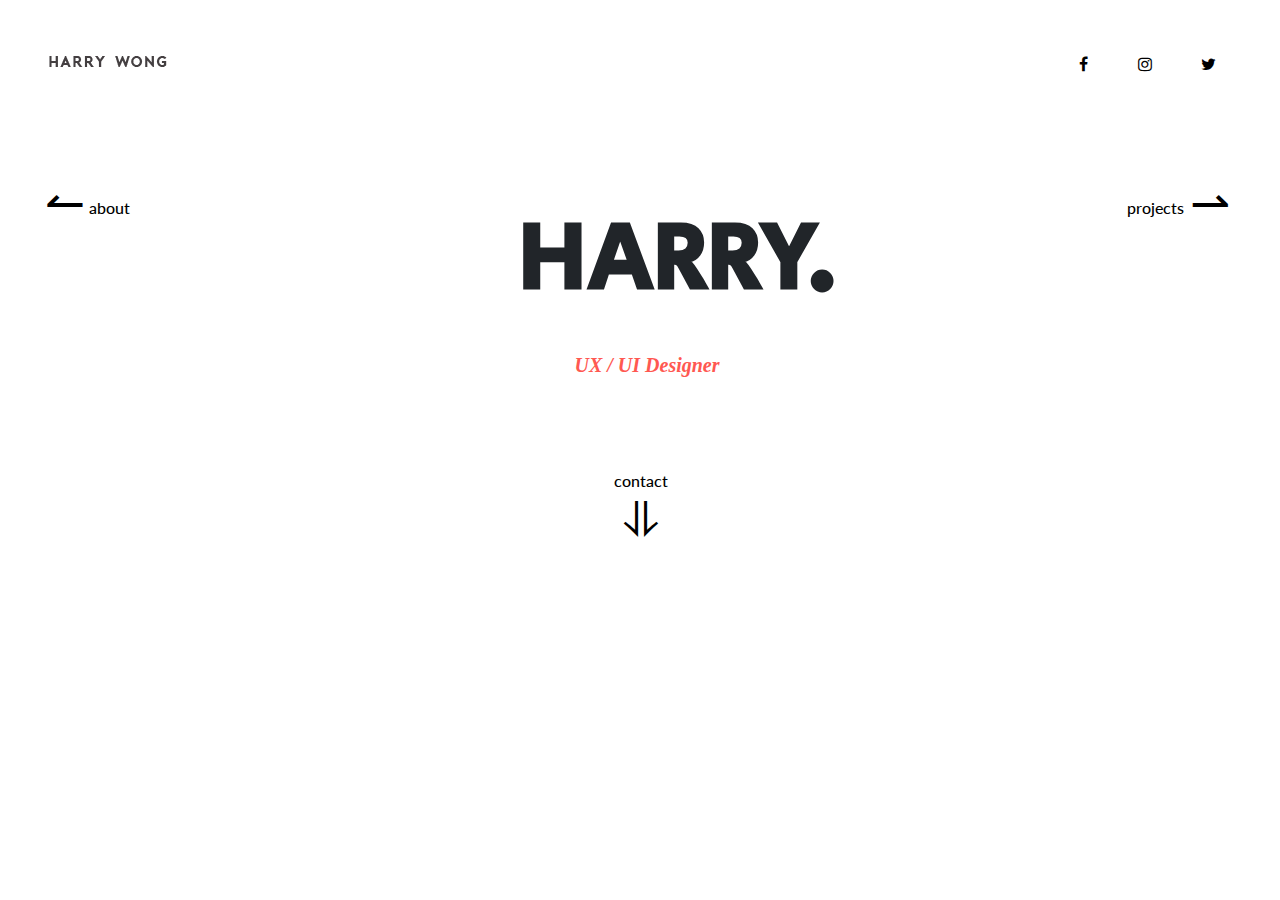
==== commit 8aef9a2e: "Debug" ====
--- a/P03/index.html
+++ b/P03/index.html
@@ -27,7 +27,7 @@
 
   <div class="container-fluid">
     <nav class="navbar navbar-expand-lg navbar-light">
-      <a href="index.html"><img src = "img/logo.png"></a>
+      <a href="index.html"><img src = "img/logo.png" alt="mynamelogo"></a>
       <a href="http://www.twitter.com"><i class="fa fa-twitter" id="twitter"></i></a>
       <a href="http://www.facebook.com"><i class="fa fa-facebook" id="facebook"></i></a>
       <a href="http://www.instagram.com"><i class="fa fa-instagram" id="instagram"></i></a>
@@ -39,6 +39,7 @@
           <a href="about.html#about"><span id="left">&#8636;</span><h3 id="leftlabel">about</h3></a>
         </div>
         <h1 id="welcome"> HARRY. </h1>
+        <h2 id="welcome2"> UX / UI Designer </h2>
         <div class="arrow bounceright">
           <a href="works.html"><span id="right">&#8640;</span> <h3 id="rightlabel">projects</h3></a>
         </div>
--- a/P03/css/main.css
+++ b/P03/css/main.css
@@ -1,21 +1,21 @@
 #twitter{
   position: absolute;
   right:7em;
-  top: 2.5em;
+  top: 3em;
   color: black;
 }
 
 #instagram{
   position: absolute;
   right:10em;
-  top: 2.5em;
+  top: 3em;
   color: black;
 }
 
 #facebook{
   position: absolute;
   right:13em;
-  top: 2.5em;
+  top: 3em;
   color: black;
 }
 
@@ -25,19 +25,21 @@
 
 #name{
   font-family: secular one;
-  margin-left: 4.75em;
-  margin-top: 5em;
+  font-size: 2vw;
+  margin-top: 20%;
+  margin-left: 16.5%;
 }
 
 #names{
   line-height: 1em;
-  margin-left: 2.25em;
+  margin-left: 2em;
+  font-size: 4vw;
 }
 
 #contactinfo{
   font-family: open sans;
   font-weight: 900;
-  font-size: 1em;
+  font-size: .9vw;
   color: #696969;
   line-height: 2em;
   margin-left: 9em;
@@ -97,10 +99,34 @@
 }
 
 #welcome{
-  font-size: 10rem;
-  margin-top: 7%;
-  right: 36%;
-  position: absolute;
+  font-size:8vw;
+  margin-top:4%;
+  left: 20%;
+  position: absolute;
+  width:100%;
+}
+
+#welcome2{
+  font-size: 1.25vw;
+  margin-top:12%;
+  left: 44%;
+  position: absolute;
+  width:100%;
+  font-family: crimson;
+  font-style: italic;
+  font-weight: 900;
+  color: #FF5851;
+}
+
+#projects2{
+  font-size: 1.25vw;
+  left: 41%;
+  position: absolute;
+  width:100%;
+  font-family: crimson;
+  font-style: italic;
+  font-weight: 900;
+  color: #FF5851;
 }
 
 #hello{
@@ -108,10 +134,20 @@
 }
 
 #projects{
-  color: #FF5851;
-  font-siZE: 10em;
+  font-siZE: 8vw;
   margin-top: 15%;
+  margin-left: 32%;
+}
+
+#on{
+  position: absolute;
+  margin-top: 18%;
   margin-left: 30%;
+  -webkit-transition: all 1s ease;
+  -moz-transition: all 1s ease;
+  -ms-transition: all 1s ease;
+  -o-transition: all 1s ease;
+  transition: all 1s ease;
 }
 
 h1{
@@ -179,16 +215,34 @@
 #down{
   font-size: 3em;
   position: absolute;
-  top: 11.5em;
+  margin-top: 29%;
+  left: 47%;
 }
 
 #downlabel{
   font-family: lato;
   font-size: 1em;
   position: absolute;
-  left: 49.4%;
-  top: 34em;
-}
+  margin-top: 28.5%;
+  left: 46.5%;
+}
+
+#scroll{
+  font-size: 3em;
+  position: absolute;
+  left: 4.5%;
+  margin-top: 5%;
+
+}
+
+#scrolllabel{
+  font-family: lato;
+  font-size: 1em;
+  position: absolute;
+    left: 4%;
+    margin-top: 5%;
+}
+
 .arrow {
   text-align: center;
   margin: 8% 0;
@@ -247,7 +301,18 @@
   }
 }
 
-.seemywork{
+.thumbnail:hover {
+   position:relative;
+   width:105%;
+   height:auto;
+   display:block;
+   z-index:999;
+   margin-left: -2.5%;
+}
+
+
+
+/* .seemywork{
   text-decoration: none;
   font-family: Crimson;
   background: none;
@@ -268,7 +333,7 @@
 
 .seemywork:focus{
   outline: none;
-}
+} */
 
 .header1{
   font-weight: bold;
@@ -310,27 +375,159 @@
   font-family: open sans;
   font-weight: 600;
   color: #696969;
-  font-size: 1em;
+  font-size: 1.25em;
   line-height: 2em;
 }
 
 .projecttitle{
-  font-size: 2em;
+  font-size: 1.25em;
   font-family: secular one;
   margin-left: 0;
+  padding-top: 1em;
+}
+
+.projecttitles{
+  font-size: 1.25em;
+  font-family: secular one;
+  margin-left: 0;
+}
+
+#brief{
+  padding-top: 9em;
+  color: #ff5851;
+}
+
+#members{
+  padding-top: 10em;
+}
+
+#objective{
+  padding-top: 3em;
+  color: #ff5851;
+}
+
+#response{
+  padding-top: 3em;
+  color: #ff5851;
+}
+
+#brief1{
+  padding-top: 9em;
+  color: #00b894;
+}
+
+#objective1{
+  padding-top: 3em;
+  color: #00b894;
+}
+
+#response1{
+  padding-top: 3em;
+  color: #00b894;
+}
+
+.summary{
+  background-color:#ff5851;
+}
+
+.summarytitle{
+  font-size: 3em;
+  padding-top: 4em;
+  color: white;
+}
+
+.sumprojectpara{
+  font-family: open sans;
+  font-weight: 600;
+  color: white;
+  font-size: 1.25em;
+  line-height: 2em;
+}
+
+#processtitle{
+  padding-top: 10em;
+  color: #ff5851;
+  font-size: 1.25em;
+  font-family: secular one;
+}
+
+#processtitle1{
+  padding-top: 10em;
+  color: #00b894;
+  font-size: 1.25em;
+  font-family: secular one;
+}
+
+.roletitle{
+  padding-top: 4em;
+  color: #ff5851;
+  font-size: 1.25em;
+  font-family: secular one;
+}
+
+.roletitle1{
+  padding-top: 4em;
+  color: #00b894;
+  font-size: 1.25em;
+  font-family: secular one;
 }
 
 #lens{
-  background-color:#FF5851;
-}
-
-#thumbnail{
+  background-color:#ff5851;
+}
+
+.workflowimage{
   width: 100%;
+  padding-top: 4em;
+}
+
+.roleimage{
+  width: 100%;
+  padding-top: 4em;
+}
+
+#finalproduct{
+  background-color: #F5F5F5;
+}
+
+#finaltitle{
+  font-size: 3em;
+  padding-top: 4em;
+  color: #ff5851;
+}
+
+#finaltitle1{
+  font-size: 3em;
+  padding-top: 4em;
+  color: #00b894;
+}
+
+.summary1{
+  background-color: #00b894;
+}
+
+#finalimage{
+  width: 100%;
+  padding-top: 4em;
+}
+
+#vtl{
+  background-color: #00b894;
+}
+
+.thumbnail{
+  width: 100%;
+  margin-top: 0%;
+  -webkit-transition: all 1s ease;
+  -moz-transition: all 1s ease;
+  -ms-transition: all 1s ease;
+  -o-transition: all 1s ease;
+  transition: all 1s ease;
 }
 
 #titles{
   font-size: 10em;
-  margin-left: 5em;
+  margin-left: 4.5em;
   margin-top: 2em;
   color: white;
 }
--- a/P03/css/grid.css
+++ b/P03/css/grid.css
@@ -6,121 +6,116 @@
 html,body {
 	margin : 0;
 	padding : 0;
-	font-size: 100%;
+	width: 100%;
 }
 
 .container-fluid{
-	margin: 0;
+	margin: 0 auto;
 	padding: 0;
 }
 
-@media all and (max-width: 1920px){
+@media all and (max-width: 1366px){
+
+	body{
+		margin: 0;
+		padding: 0;
+	}
+
+	.navbar{
+		padding: 3em 3em 3em 3em;
+	}
+
+	#whitesidebar{
+		overflow-x: hidden;
+	}
+
+
 	#welcome{
-		font-size: 7rem;
-		margin-top: 7%;
-		right: 40%;
-		position: absolute;
+		font-size: 6rem;
+		margin-top: 0%;
+		left: 26%;
+	}
+
+	#welcome2{
+		font-size: 1.25rem;
+		margin-top: 10%;
+		left: 45%;
 	}
 
 	#down{
 	  font-size: 3em;
 	  position: absolute;
-	  top: 11em;
-		left: 48.4%;
+	  margin-top: 20%;
+		left: 48.75%;
 	}
 
 	#downlabel{
 	  font-family: lato;
 	  font-size: 1em;
 	  position: absolute;
-	  left: 47.75%;
-	  top: 37em;
-	}
-
-	#projects{
-		color: #FF5851;
-		font-siZE: 9em;
-		margin-top: 15%;
-		margin-left: 30%;
-	}
-}
-
-@media all and (max-width: 1690px) {
-	#welcome{
-		font-size: 7rem;
-		margin-top: 7%;
-		right: 38%;
-		position: absolute;
-	}
-
-	#down{
-		font-size: 3em;
-		position: absolute;
-		top: 11em;
-		left: 48.4%;
-	}
-
-	#downlabel{
-		font-family: lato;
-		font-size: 1em;
-		position: absolute;
-		left: 47.5%;
-		top: 37em;
-	}
-
-	#projects{
-		color: #FF5851;
-		font-siZE: 8em;
-		margin-top: 15%;
-		margin-left: 30%;
-	}
-
-	#homepage{
-	  overflow: auto;
-	}
-
-	.fullscreen{
-		height:80vh;
-	}
-
-	#titles{
-		font-size: 6em;
-		margin-top: 4em;
-	}
-}
-
-@media all and (max-width: 1280px){
-	#welcome{
-		font-size: 6rem;
-		margin-top: 8%;
-		right: 32%;
-		position: absolute;
-	}
-
-	#down{
+	  left: 48%;
+	  margin-top:19%;
+	}
+
+	#left{
 	  font-size: 3em;
 	  position: absolute;
-	  top: 12em;
-		left: 46.4%;
-	}
-
-	#downlabel{
+	  left: 1.25em;
+	  top: 1em;
+	}
+
+	#leftlabel{
 	  font-family: lato;
 	  font-size: 1em;
 	  position: absolute;
-	  left: 45.4%;
-	  top: 40em;
+	  left: 6.5em;
+	  top: 4.85em;
+	}
+
+	#right{
+	  font-size: 3em;
+	  position: absolute;
+	  top: 1em;
+		right:5%;
+	}
+
+	#rightlabel{
+	  font-family: lato;
+	  font-size: 1em;
+	  position: absolute;
+	  top: 4.85em;
+		right: 8.5%;
+	}
+
+	#twitter{
+	  position: absolute;
+	  right:4em;
+	  top: 3.5em;
+	  color: black;
+	}
+
+	#instagram{
+	  position: absolute;
+	  right:8em;
+	  top: 3.5em;
+	  color: black;
+	}
+
+	#facebook{
+	  position: absolute;
+	  right:12em;
+	  top: 3.5em;
+	  color: black;
 	}
 
 	#projects{
-		color: #FF5851;
-		font-siZE: 7em;
-		margin-top: 15%;
-		margin-left: 30%;
+		font-size: 6rem;
+		margin-top: 10%;
+		margin-left: 35%;
 	}
 
 	.fullscreen{
-		height:70vh;
+		height: 85vh;
 	}
 
 	#aboutpara{
@@ -130,172 +125,449 @@
 		font-size: 1em;
 		line-height: 2em;
 		width: 100%;
-		margin-left: 0;
+		margin-left: 15%;
 		padding: 2em;
 	}
 
 	#hello{
 		color: #FF5851;
-		margin-left: .75em;
-		font-size: 4em;
+		margin-left: 20%;
+		font-size: 2em;
+		margin-top: 15%;
+
+	}
+
+	#resume a{
+		padding-bottom: 5em;
+	}
+
+	.projectpara{
+			padding-left: 2.25em;
+			padding-right: 2.25em;
+			font-size: .8em;
+		}
+
+	.projecttitle {
+    font-size: 1em;
+    font-family: secular one;
+    margin-left: 7%;
+		padding-top: 1.75em;
+	}
+
+	#vtlimage{
+		width: 100vw;
+		margin-left: 1em
+	}
+
+	#titles{
+		font-size: 10vw;
+		margin-left: 38%;
+		margin-top: 15%;
+	}
+
+	#titles1{
+		font-size: 10vw;
+		margin-left: 30%;
+		margin-top: 11%;
 	}
 
 	#contactinfo{
-		font-family: open sans;
-		font-weight: 900;
-		font-size: 1em;
-		color: #696969;
-		line-height: 2em;
-		margin-left: 2em;
+		font-size: 1vw;
+		margin-left: 20%;;
+	}
+
+	#names{
+		font-size: 4vw;
+		margin-left: 20%;
 	}
 
 	#name{
-		font-family: secular one;
-		margin-left: 1em;
-		margin-top: 1em;
-	}
-
-	#names{
-		line-height: 1em;
-		font-size: 4.5em;
-		margin-left: .4em;
-		white-space: nowrap;
+		font-size: 3vw;
+		margin-left: 20%;
+		margin-top: 10%;
 	}
 
 	#resume{
-		margin-left: 1.25em;
-	}
-
-	#titles{
-		font-size: 5em;
+		padding-left: 3.5em;
 		margin-top: 4em;
 	}
+
+	#members{
+		margin-top: 11%;
+		font-size: 1em;
+	}
+
+	.projecttitles{
+		margin-left: 6.5%;
+	}
+
+	.summarytitle{
+		margin-left: 0%;
+		padding-top: 3em;
+	}
+
+	.projecttitle{
+		margin-left: 4%;
+	}
+
+	.projectpara{
+		font-size: 1em;
+	}
+
 }
 
-@media all and (max-width: 980px){
+@media all and (max-width: 960px) {
+	body{
+		margin: 0;
+		padding: 0;
+	}
+
+	.navbar{
+		padding: 3em 3em 3em 3em;
+	}
+
+	#whitesidebar{
+		overflow-x: hidden;
+	}
+
 	#welcome{
 		font-size: 5rem;
-		margin-top: 9%;
-		right: 30%;
-		position: absolute;
+		margin-top: 5%;
+		left: 20%;
+	}
+
+	#welcome2{
+		font-size: 1.25rem;
+		margin-top: 16%;
+		left: 42%;
 	}
 
 	#down{
-	  font-size: 3em;
-	  position: absolute;
-	  top: 11em;
-		left: 46.4%;
+		font-size: 3em;
+		position: absolute;
+		margin-top: 34%;
+		left: 49.5%;
 	}
 
 	#downlabel{
-	  font-family: lato;
-	  font-size: 1em;
-	  position: absolute;
-	  left: 44.4%;
-	  top: 38em;
+		font-family: lato;
+		font-size: 1em;
+		position: absolute;
+		left: 48.5%;
+		margin-top:33%;
+	}
+
+	#left{
+		font-size: 3em;
+		position: absolute;
+		left: 1.25em;
+		top: 2em;
+	}
+
+	#leftlabel{
+		font-family: lato;
+		font-size: 1em;
+		position: absolute;
+		left: 6.5em;
+		top: 7.9em;
+	}
+
+	#right{
+		font-size: 3em;
+		position: absolute;
+		right: 8%;
+		top: 2em;
+	}
+
+	#rightlabel{
+		font-family: lato;
+		font-size: 1em;
+		position: absolute;
+		right: 13%;
+		top: 7.9em;
+	}
+
+	#twitter{
+		position: absolute;
+		right:3em;
+		top: 3.5em;
+		color: black;
+	}
+
+	#instagram{
+		position: absolute;
+		right:6em;
+		top: 3.5em;
+		color: black;
+	}
+
+	#facebook{
+		position: absolute;
+		right:9em;
+		top: 3.5em;
+		color: black;
 	}
 
 	#projects{
-		color: #FF5851;
-		font-siZE: 6em;
-		margin-top: 15%;
-		margin-left: 30%;
+		font-siZE: 4em;
+		margin-top: 11%;
+		margin-left: 37%;
+	}
+
+	#projects2{
+		font-size: 1rem;
+		left: 40%;
 	}
 
 	.fullscreen{
-		height:60vh;
+		height:75vh;
+	}
+
+	#scroll{
+		margin-left: 2%;
+	}
+
+	#scrolllabel{
+		margin-left: 2%;
 	}
 
 	#aboutpara{
 		font-family: open sans;
 		font-weight: 600;
 		color: #696969;
-		font-size: 1em;
+		font-size: .75em;
 		line-height: 2em;
 		width: 100%;
-		margin-left: 0;
+		margin-left: 4.5em;
 		padding: 2em;
 	}
 
 	#hello{
 		color: #FF5851;
-		margin-left: .75em;
+		margin-left: 2.5em;
+		font-size: 2em;
+		margin-top: 6em;
+	}
+
+	#resume a{
+		padding-bottom: 5em;
+	}
+
+	.projectpara{
+			padding-left: 2.25em;
+			padding-right: 2.25em;
+			font-size: .8em;
+		}
+
+	.projecttitle {
+		font-size: 1em;
+		font-family: secular one;
+		margin-left: 7%;
+		padding-top: 1.75em;
+	}
+
+	#vtlimage{
+		width: 100vw;
+		margin-left: 1em
+	}
+
+	#titles{
+		font-size: 10vw;
+		margin-left: 38%;
+		margin-top: 23%;
+	}
+
+	#titles1{
+		font-size: 10vw;
+		margin-left: 30%;
+		margin-top: 20%;
+	}
+
+	#contactinfo{
+		font-size: 1.5vw;
+		margin-left: 20%;
+	}
+
+	#names{
+		font-size: 4.5vw;
+		margin-left: 20%;
+	}
+
+	#name{
+		font-size: 3vw;
+		margin-left: 20%;
+	}
+
+	#resume{
+		padding-left: 2.5em;
+		margin-top: 40%;
+	}
+
+	#members{
+		padding-top: 0;
+		font-size: 1em;
+		margin-top: 6.75em;
+	}
+
+	#brief{
+		padding-top: 4em;
+	}
+
+	#brief1{
+		padding-top: 4em;
+	}
+
+	.projecttitles{
+		margin-left: 8%;
+	}
+
+	.summarytitle{
+		margin-left: 10%;
+		padding-top: 2em;
+		font-size: 2em;
+	}
+
+	#processtitle1{
+		padding-top: 4em;
+	}
+
+	#finaltitle{
+		font-size: 2em;
+	}
+
+	#finaltitle1{
+		font-size: 2em;
+		padding-top: 2em;
+	}
+
+	.sumprojectpara{
+		padding-left: 5em;
+		padding-right: 5em;
+		font-size: 1.1em;
+	}
+
+	.projecttitle{
+		margin-left: 4%;
+	}
+
+	.projectpara{
+		font-size: 1em;
+	}
+}
+
+@media all and (max-width: 768px) {
+	body{
+		margin: 0;
+		padding: 0;
+	}
+
+	.navbar{
+		padding: 3em 3em 3em 3em;
+	}
+
+	#whitesidebar{
+		overflow-x: hidden;
+	}
+
+	#welcome{
+		font-size: 5rem;
+		margin-top: 5%;
+		left: 16%;
+	}
+
+	#welcome2{
+		font-size: 1.25rem;
+		margin-top: 16%;
+		left: 42%;
+	}
+
+	#down{
 		font-size: 3em;
-	}
-
-	#contactinfo{
-		font-family: open sans;
-		font-weight: 900;
-		font-size: 1em;
-		color: #696969;
-		line-height: 2em;
-		margin-left: 2em;
-	}
-
-	#name{
-		font-family: secular one;
-		margin-left: 1em;
-		margin-top: 1em;
-	}
-
-	#names{
-		line-height: 1em;
-		font-size: 3.5em;
-		margin-left: .5em;
-		white-space: nowrap;
-	}
-
-	#resume{
-		margin-left: 1.25em;
-	}
-
-	#titles{
-		font-size: 4em;
-		margin-top: 4em;
-	}
-
-	.projectpara{
-		padding-left: 3em;
-		padding-right :3em;
-	}
-
-	.projecttitle{
-		padding-left: 1.6em;
-		padding-top: .75em;
-	}
-}
-
-@media all and (max-width: 736px){
-	#welcome{
-		font-size: 4rem;
-		margin-top: 10%;
-		right: 28%;
-		position: absolute;
-	}
-	#down{
-	  font-size: 3em;
-	  position: absolute;
-	  top: 12em;
-		left: 46.4%;
+		position: absolute;
+		margin-top: 34%;
+		left: 49.5%;
 	}
 
 	#downlabel{
-	  font-family: lato;
-	  font-size: 1em;
-	  position: absolute;
-	  left: 44.4%;
-	  top: 40em;
+		font-family: lato;
+		font-size: 1em;
+		position: absolute;
+		left: 48.5%;
+		margin-top:33%;
+	}
+
+	#left{
+		font-size: 3em;
+		position: absolute;
+		left: 1.25em;
+		top: 2em;
+	}
+
+	#leftlabel{
+		font-family: lato;
+		font-size: 1em;
+		position: absolute;
+		left: 6.5em;
+		top: 7.9em;
+	}
+
+	#right{
+		font-size: 3em;
+		position: absolute;
+		right: 8%;
+		top: 2em;
+	}
+
+	#rightlabel{
+		font-family: lato;
+		font-size: 1em;
+		position: absolute;
+		right: 13%;
+		top: 7.9em;
+	}
+
+	#twitter{
+		position: absolute;
+		right:3em;
+		top: 3.5em;
+		color: black;
+	}
+
+	#instagram{
+		position: absolute;
+		right:6em;
+		top: 3.5em;
+		color: black;
+	}
+
+	#facebook{
+		position: absolute;
+		right:9em;
+		top: 3.5em;
+		color: black;
 	}
 
 	#projects{
-		color: #FF5851;
-		font-siZE: 3em;
-		margin-top: 15%;
-		margin-left: 30%;
+		font-siZE: 4em;
+		margin-top: 11%;
+		margin-left: 37%;
+	}
+
+	#projects2{
+		font-size: 1rem;
+		left: 40%;
 	}
 
 	.fullscreen{
-		height:50vh;
+		height:65vh;
+	}
+
+	#scroll{
+		margin-left: 2%;
+	}
+
+	#scrolllabel{
+		margin-left: 2%;
 	}
 
 	#aboutpara{
@@ -305,206 +577,308 @@
 		font-size: 1em;
 		line-height: 2em;
 		width: 100%;
-		margin-left: 0;
-		padding: 2em;
+		margin-left: 3em;
+		padding-right: 5em;
+		padding-bottom: 3em;
 	}
 
 	#hello{
-	  color: #FF5851;
-		margin-left: .75em;
-		font-size: 2em;
+		color: #FF5851;
+		margin-left: 2.5em;
+		font-size: 2em;
+		margin-top: 6em;
+	}
+
+	#resume a{
+		padding-bottom: 5em;
+	}
+
+	.projectpara{
+			padding-left: 2.25em;
+			padding-right: 2.25em;
+			font-size: .8em;
+		}
+
+	.projecttitle {
+		font-size: 1em;
+		font-family: secular one;
+		margin-left: 7%;
+		padding-top: 1.75em;
+	}
+
+	#vtlimage{
+		width: 100vw;
+		margin-left: 1em
+	}
+
+	#titles{
+		font-size: 10vw;
+		margin-left: 38%;
+		margin-top: 23%;
+	}
+
+	#titles1{
+		font-size: 5vw;
+		margin-left: 30%;
+		margin-top: 20%;
 	}
 
 	#contactinfo{
-		font-family: open sans;
-		font-weight: 900;
-		font-size: 1em;
-		color: #696969;
-		line-height: 2em;
-		margin-left: 2em;
+		font-size: 2vw;
+		margin-left: 10%;
+	}
+
+	#names{
+		font-size: 6vw;
+		margin-left: 10%;
 	}
 
 	#name{
-		font-family: secular one;
-		margin-left: 1em;
-		margin-top: 1em;
-	}
-
-	#names{
-		line-height: 1em;
-		font-size: 2.5em;
-		margin-left: .75em;
-		white-space: nowrap;
+		font-size: 4vw;
+		margin-left: 10%;
 	}
 
 	#resume{
-		margin-left: 1.25em;
-	}
-
-	#titles{
+		padding-left: 37%;
+		margin-top: 40%;
+		position: relative;
+	}
+
+	#members{
+		padding-top: 0;
+		font-size: 1em;
+		margin-top: -1.5em;
+	}
+
+	.projecttitles{
+		margin-left: 8%;
+	}
+
+	.summarytitle{
+		margin-left: 11%;
+		padding-top: 2em;
+		font-size: 2em;
+	}
+
+	#processtitle1{
+		padding-top: 4em;
+	}
+
+	#finaltitle{
+		font-size: 2em;
+	}
+
+	#finaltitle1{
+		font-size: 2em;
+		padding-top: 2em;
+	}
+
+	.sumprojectpara{
+		padding-left: 5em;
+		padding-right: 5em;
+		font-size: 1.1em;
+	}
+
+	.projecttitle{
+		margin-left: 8%;
+	}
+
+	.projectpara{
+		font-size: 1em;
+		margin-left: 3.5%;
+	}
+
+	.roleimage{
+		width: 93%;
+		margin-left: 4%;
+	}
+
+	#finalimage{
+		width: 93%;
+		margin-left: 4%;
+		padding-top: 2em;
+	}
+
+	.workflowimage{
+		width: 93%;
+		margin-left: 4%;
+		padding-top: 2em;
+	}
+}
+
+@media all and (max-width: 540px){
+	#welcome{
+		font-size: 4rem;
+		margin-top: 5%;
+		left: 14%;
+	}
+
+	#welcome2{
+		font-size: 1.25rem;
+		margin-top: 16%;
+		left: 40%;
+	}
+
+	#down{
 		font-size: 3em;
-		margin-top: 4em;
-	}
-
-	.projectpara{
-		padding-left: 3em;
-		padding-right :3em;
-	}
-
-	.projecttitle{
-		padding-left: 1.6em;
-		padding-top: .75em;
+		position: absolute;
+		margin-top: 60%;
+		left: 49.5%;
+	}
+
+	#downlabel{
+		font-family: lato;
+		font-size: 1em;
+		position: absolute;
+		left: 47.5%;
+		margin-top:59.5%;
+	}
+
+	#left{
+		font-size: 3em;
+		position: absolute;
+		left: 1.25em;
+		top: 3em;
+	}
+
+	#leftlabel{
+		font-family: lato;
+		font-size: 1em;
+		position: absolute;
+		left: 6.5em;
+		top: 10.9em;
+	}
+
+	#right{
+		font-size: 3em;
+		position: absolute;
+		right: 8%;
+		top: 3em;
+	}
+
+	#rightlabel{
+		font-family: lato;
+		font-size: 1em;
+		position: absolute;
+		right: 5.5em;
+		top: 10.9em;
 	}
 }
 
-@media all and (max-width: 480px){
+@media all and (max-width: 375px){
+
+	body{
+		margin: 0;
+		padding: 0;
+	}
+
+	.navbar{
+		padding: 3em 3em 3em 3em;
+	}
+
+	#whitesidebar{
+		overflow-x: hidden;
+	}
+
 	#welcome{
 		font-size: 3rem;
-		margin-top: 11%;
-		right: 26%;
-		position: absolute;
+		margin-top: 30%;
+		left: 40%;
+	}
+
+	#welcome2{
+		font-size: 1.25rem;
+		margin-top: 47%;
+		left: 66%;
 	}
 
 	#down{
 	  font-size: 3em;
 	  position: absolute;
-	  top: 8em;
-		left: 46.4%;
+	  margin-top: 142%;
+		left: 80.5%;
 	}
 
 	#downlabel{
 	  font-family: lato;
 	  font-size: 1em;
 	  position: absolute;
-	  left: 44.4%;
-	  top: 23em;
-	}
-
-	#projects{
-		color: #FF5851;
-		font-siZE: 3em;
-		margin-top: 15%;
-		margin-left: 30%;
-	}
-
-	.fullscreen{
-		height:40vh;
-	}
-
-	#aboutpara{
-		font-family: open sans;
-		font-weight: 600;
-		color: #696969;
-		font-size: 1em;
-		line-height: 2em;
-		width: 100%;
-		margin-left: 0;
-		padding: 2em;
-	}
-
-	.projectpara{
-		padding-left: 3em;
-		padding-right :3em;
-	}
-
-	.projecttitle{
-		padding-left: 1.6em;
-		padding-top: .75em;
-	}
-
-	#titles{
-		font-size: 2em;
-		margin-top: 5em;
-	}
-
-	.navbar{
-		padding: 2.5em 2em 2em 2em;
-	}
-}
-
-@media all and (max-width: 375px){
-	#welcome{
-		font-size: 3rem;
-		margin-top: 11%;
-		right: 26%;
-		position: absolute;
-	}
-
-	#down{
-	  font-size: 3em;
-	  position: absolute;
-	  top: 12em;
-		left: 47.4%;
-	}
-
-	#downlabel{
-	  font-family: lato;
-	  font-size: 1em;
-	  position: absolute;
-	  left: 44.4%;
-	  top: 40em;
+	  left: 78%;
+	  margin-top:140%;
 	}
 
 	#left{
 	  font-size: 3em;
 	  position: absolute;
-	  left: 1em;
-	  top: 3.4em;
+	  left: 1.25em;
+	  top: 6.05em;
 	}
 
 	#leftlabel{
 	  font-family: lato;
 	  font-size: 1em;
 	  position: absolute;
-	  left: 6em;
-	  top: 12em;
+	  left: 6.5em;
+	  top: 20em;
 	}
 
 	#right{
 	  font-size: 3em;
 	  position: absolute;
-	  right: .5em;
-	  top: 3.4em;
+	  right: -54%;
+	  top: 6.05em;
 	}
 
 	#rightlabel{
 	  font-family: lato;
 	  font-size: 1em;
 	  position: absolute;
-	  right: 4.5em;
-	  top: 12em;
+	  right: -43%;
+	  top: 20em;
 	}
 
 	#twitter{
 	  position: absolute;
-	  right:3em;
-	  top: 2.5em;
+	  right:-12em;
+	  top: 3.5em;
 	  color: black;
 	}
 
 	#instagram{
 	  position: absolute;
-	  right:6em;
-	  top: 2.5em;
+	  right:-6em;
+	  top: 3.5em;
 	  color: black;
 	}
 
 	#facebook{
 	  position: absolute;
-	  right:9em;
-	  top: 2.5em;
+	  right:0em;
+	  top: 3.5em;
 	  color: black;
 	}
 
 	#projects{
-		color: #FF5851;
 		font-siZE: 3em;
-		margin-top: 15%;
-		margin-left: 30%;
+		margin-top: 11%;
+		margin-left: 21%;
+	}
+
+	#projects2{
+		font-size: 1rem;
+		left: 21%;
 	}
 
 	.fullscreen{
-		height:30vh;
+		height:35vh;
+	}
+
+	#scroll{
+		visibility: hidden;
+	}
+
+	#scrolllabel{
+		visibility: hidden;
 	}
 
 	#aboutpara{
@@ -526,85 +900,125 @@
 	}
 
 	#resume a{
-	padding-bottom: 5em;
+		padding-bottom: 5em;
 	}
 
 	.projectpara{
-		padding-left: 5em;
-		padding-right 5em;
-	}
-
-	.navbar{
-	  padding: 2.5em 1em 2em 1.5em;
-	}
+			padding-left: 2.25em;
+			padding-right: 2.25em;
+			font-size: .8em;
+		}
+
+	.projecttitle {
+    font-size: 1em;
+    font-family: secular one;
+    margin-left: 7%;
+		padding-top: 1.75em;
+	}
+
+	#vtlimage{
+		width: 100vw;
+		margin-left: 1em
+	}
+
+	#titles{
+		font-size: 10vw;
+		margin-left: 38%;
+		margin-top: 30%;
+	}
+
+	#titles1{
+		font-size: 10vw;
+		margin-left: 30%;
+		margin-top: 30%;
+	}
+
+	#contactinfo{
+		font-size: 4vw;
+		margin-left: 8%;;
+	}
+
+	#names{
+		font-size: 8vw;
+		margin-left: 8%;;
+	}
+
+	#name{
+		font-size: 5vw;
+		margin-left: 8%;;
+	}
+
+	#resume{
+		padding-left: 2.5em;
+		position: relative;
+	}
+
+	#members{
+		padding-top: 0;
+		font-size: 1em;
+		margin-top: 0;
+	}
+
+	#brief{
+		padding-top: 4em;
+	}
+
+	#brief1{
+		padding-top: 4em;
+	}
+
+	.projecttitles{
+		margin-left: 8%;
+	}
+
+	.summarytitle{
+		margin-left: 10%;
+		padding-top: 2em;
+		font-size: 2em;
+	}
+
+	#processtitle1{
+		padding-top: 4em;
+	}
+
+	#finaltitle{
+		font-size: 2em;
+	}
+
+	#finaltitle1{
+		font-size: 2em;
+		padding-top: 2em;
+	}
+
+	#finalimage{
+		width: 93%;
+		margin-left: 4%;
+		padding-top: 2em;
+	}
+
+	.workflowimage{
+		width: 93%;
+		margin-left: 4%;
+		padding-top: 2em;
+	}
+
+	.roleimage{
+		width: 93%;
+		margin-left: 4%;
+	}
+
+	.sumprojectpara{
+		padding-left: 2em;
+		padding-right: 2em;
+		font-size: 1.1em;
+	}
+
+	.projecttitle{
+		margin-left: 9%;
+	}
+
+	.projectpara{
+		font-size: 1em;
+	}
+
 }
-
-
-/*
-.project{
-  height: 65em;
-  background-color: #F8F8F8;
-  padding: 0;
-}
-
-.project1{
-  height: 40em;
-  background-color: #F8F8F8;
-  padding: 0;
-}
-
-.project2{
-  height: 28em;
-  background-color: #F8F8F8;
-  padding: 0;
-}
-
-.project3{
-  height: 50em;
-  background-color: white;
-  padding: 0;
-}
-
-.project4{
-  height: 50em;
-  background-color: #F8F8F8;
-  padding: 0;
-}
-
-.page{
-  background-color: #F8F8F8;
-  border-left: 5em solid white;
-  border-right: 4em solid white;
-  border-top: 4em solid white;
-  padding: 0;
-}
-
-.col-33{
-  width: 33%;
-  display: inline-block;
-}
-
-.col-50{
-  width: 49.5%;
-  display: inline-block;
-  padding-bottom: 10%;
-}
-
-#col-50{
-  width: 49.5%;
-  display: inline-block;
-}
-
-.col-25{
-  width: 24%;
-  display: inline-block;
-}
-
-.col-12{
-  padding: 0;
-  margin: 0;
-}
-
-.col-100{
-  width: 100%;
-} */
